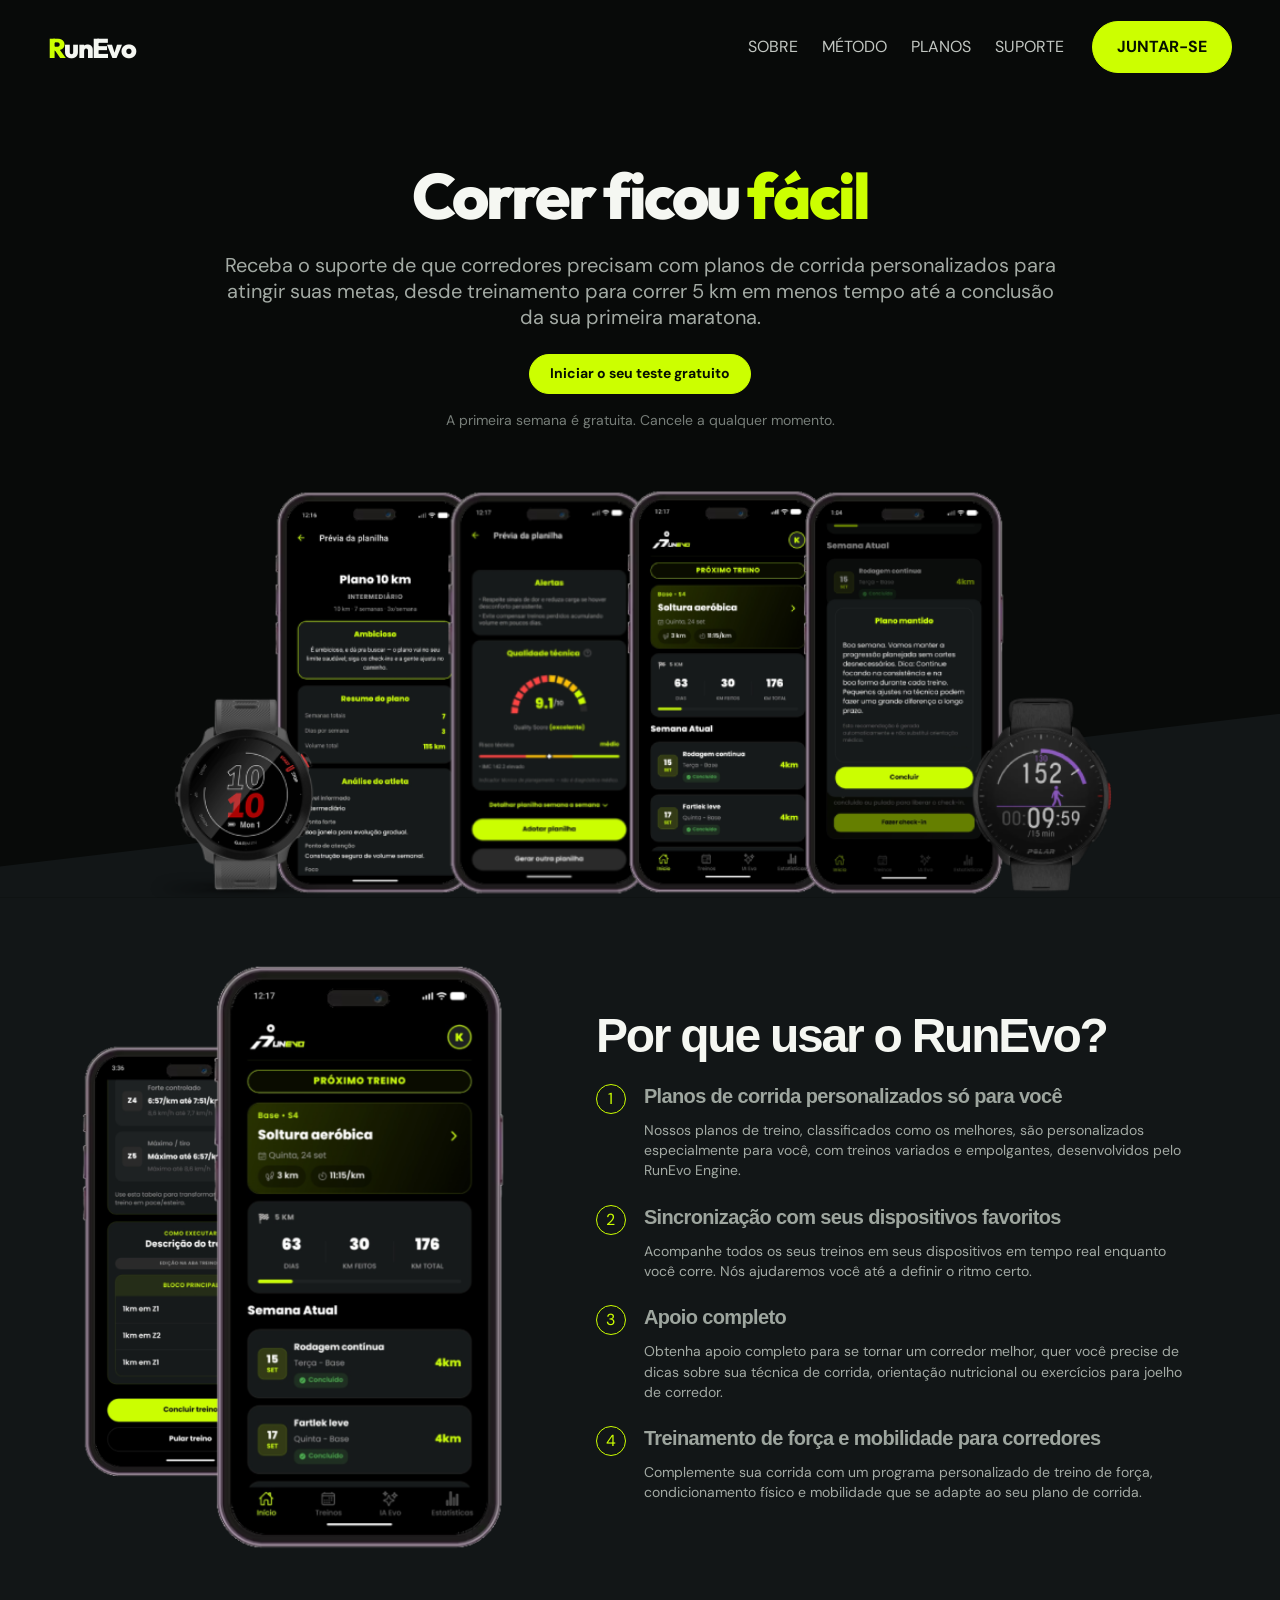
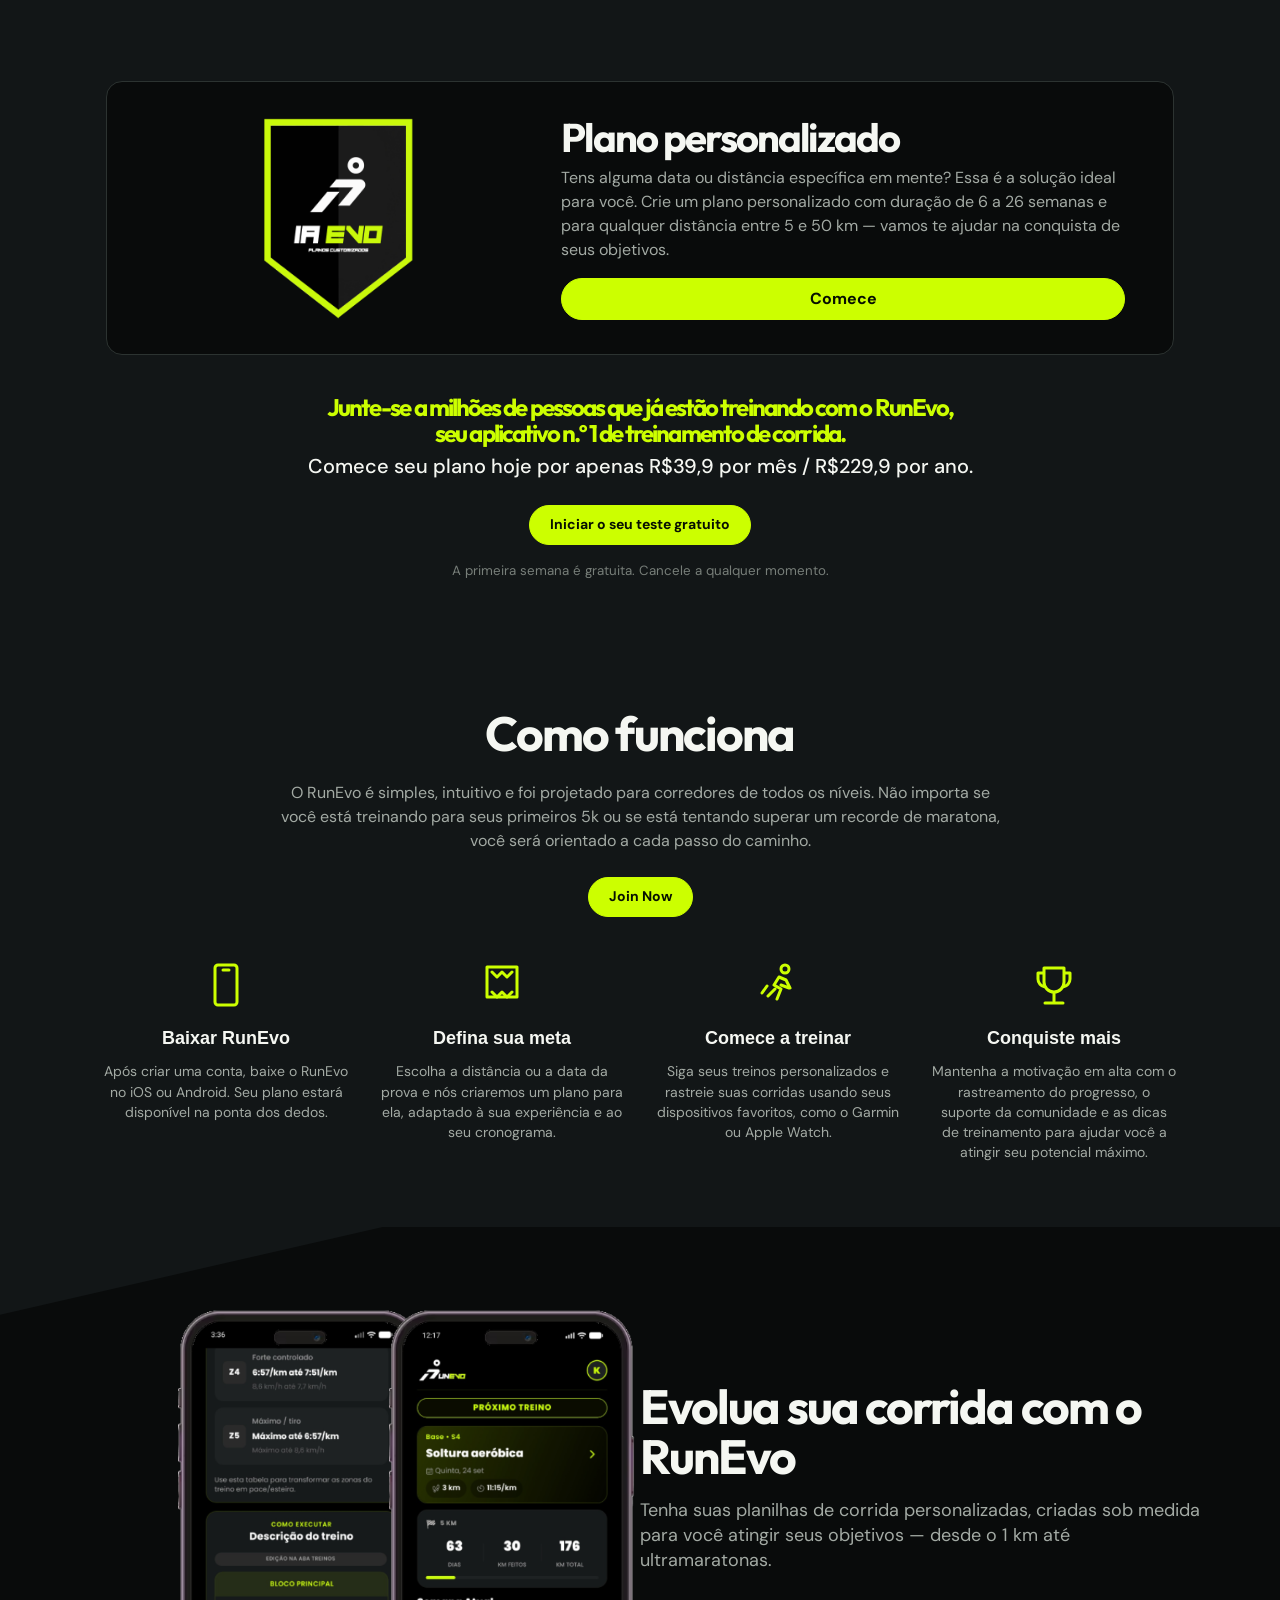
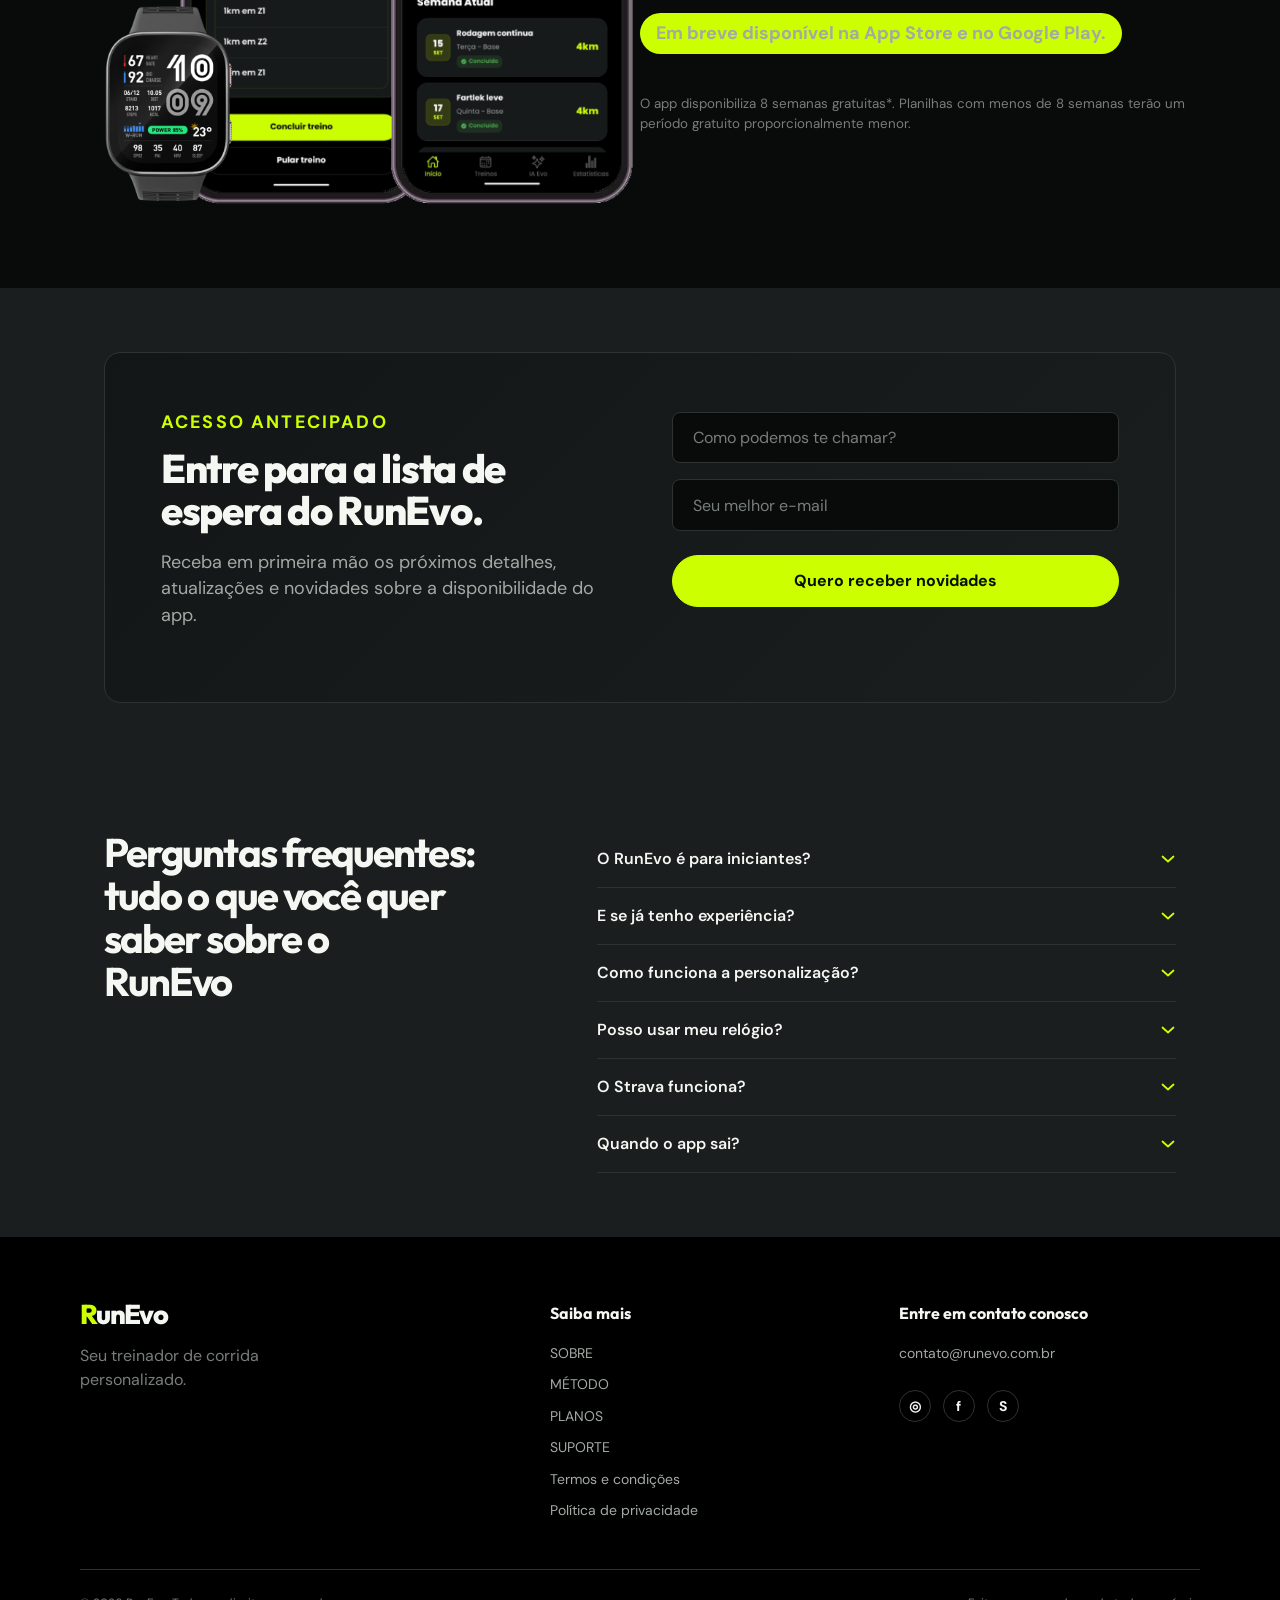
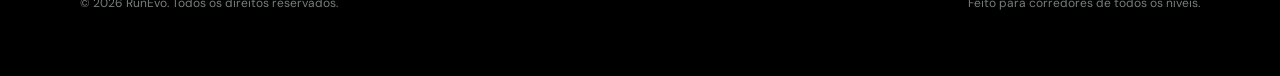
==== index.html @ 7b8f8470 "Versão inicial do site RunEvo" ====
<!doctype html>
<html lang="pt-BR">
  <head>
    <meta charset="UTF-8" />
    <meta name="viewport" content="width=device-width, initial-scale=1.0" />
    <meta name="theme-color" content="#080A09" />
    <title>RunEvo — Treinamento de corrida</title>
    <link rel="stylesheet" href="styles.css" />
    <script src="script.js" defer></script>
  </head>
  <body>
    <!-- Webflow-compatible page shell: Phase 1 implements only the header. -->
    <header class="nav_component" data-site-header>
      <div class="runna-nav">
        <div class="runna-nav-container">
          <div class="nav_logo-wrapper">
            <a class="runna-nav-logo" href="#inicio" aria-label="RunEvo, página inicial">
              <span class="brand-wordmark" aria-label="RunEvo">RunEvo</span>
            </a>
          </div>

          <nav id="primary-navigation" class="runna-nav-menu" aria-label="Navegação principal">
            <div class="runna-nav-mobile-header">
              <span class="brand-wordmark brand-wordmark--mobile" aria-label="RunEvo">RunEvo</span>
              <button class="runna-nav-mobile-close" type="button" aria-label="Fechar menu" data-menu-close>
                <img src="assets/mobile-menu-close.svg" width="32" height="32" alt="" />
              </button>
            </div>

              <div class="nav-links">
                <a class="nav_link" href="#inicio">SOBRE</a>
                <a class="nav_link" href="#recursos">MÉTODO</a>
                <a class="nav_link" href="#planos">PLANOS</a>
                <a class="nav_link" href="#suporte">SUPORTE</a>
              </div>

            <div class="nav_button-group nav_button-group--mobile">
              <a class="button is-salmon-button is-nav-button" href="#proximo-nivel">JUNTAR-SE</a>
            </div>
          </nav>

          <div class="nav_button-group nav_button-group--desktop">
            <a class="button is-salmon-button is-nav-button" href="#proximo-nivel">JUNTAR-SE</a>
          </div>

          <button
            class="runna-nav-burger"
            type="button"
            aria-label="Abrir menu"
            aria-expanded="false"
            aria-controls="primary-navigation"
            data-menu-toggle
          >
            <svg class="runna-nav-burger-icon" viewBox="0 0 24 24" fill="none" aria-hidden="true">
              <path d="M3 6h18M3 12h18M3 18h18" stroke="currentColor" stroke-width="2" stroke-linecap="round" />
            </svg>
          </button>
        </div>
      </div>
      <button class="menu-backdrop" type="button" tabindex="-1" aria-label="Fechar menu" data-menu-close></button>
    </header>

    <main id="inicio">
      <!-- Estrutura dos próximos componentes; conteúdo visual será implementado nas próximas fases. -->
      <section class="section_hero-header" aria-labelledby="hero-title">
        <div class="padding-global">
          <div class="container-medium hero-header_padding">
            <div class="hero-header_component">
              <h1 id="hero-title" class="heading-style-h1">Correr ficou <span>fácil</span></h1>
              <p class="text-size-large">Receba o suporte de que corredores precisam com planos de corrida personalizados para atingir suas metas, desde treinamento para correr 5 km em menos tempo até a conclusão da sua primeira maratona.</p>
              <a id="teste" class="button is-salmon-button" href="#planos">Iniciar o seu teste gratuito</a>
              <p class="app-store_disclaimer">A primeira semana é gratuita. Cancele a qualquer momento.</p>
              <div class="header-image-wrapper">
                <img
                  class="header_image"
                  src="assets/banner-1.webp"
                  width="910"
                  height="372"
                  fetchpriority="high"
                  alt="Dispositivos exibindo o aplicativo RunEvo."
                />
              </div>
            </div>
          </div>
        </div>
        <div class="hero-diagonal-divider" aria-hidden="true"></div>
      </section>
      <section id="recursos" class="section_why-runna" aria-labelledby="why-runna-title">
        <div class="padding-global padding-section">
          <div class="why-runna_component">
            <figure class="why-runna_media">
              <img src="assets/banner-2.webp" alt="Telas do aplicativo RunEvo em smartphones." />
            </figure>
            <div class="why-runna_content">
              <h2 id="why-runna-title">Por que usar o RunEvo?</h2>
              <ol class="why-runna_list">
                <li>
                  <span>1</span>
                  <div><h3>Planos de corrida personalizados só para você</h3><p>Nossos planos de treino, classificados como os melhores, são personalizados especialmente para você, com treinos variados e empolgantes, desenvolvidos pelo RunEvo Engine.</p></div>
                </li>
                <li>
                  <span>2</span>
                  <div><h3>Sincronização com seus dispositivos favoritos</h3><p>Acompanhe todos os seus treinos em seus dispositivos em tempo real enquanto você corre. Nós ajudaremos você até a definir o ritmo certo.</p></div>
                </li>
                <li>
                  <span>3</span>
                  <div><h3>Apoio completo</h3><p>Obtenha apoio completo para se tornar um corredor melhor, quer você precise de dicas sobre sua técnica de corrida, orientação nutricional ou exercícios para joelho de corredor.</p></div>
                </li>
                <li>
                  <span>4</span>
                  <div><h3>Treinamento de força e mobilidade para corredores</h3><p>Complemente sua corrida com um programa personalizado de treino de força, condicionamento físico e mobilidade que se adapte ao seu plano de corrida.</p></div>
                </li>
              </ol>
            </div>
          </div>
        </div>
      </section>
      <section id="planos" class="section_plans" aria-labelledby="plans-title">
        <div class="padding-global padding-section">
          <div class="custom-plan-card">
            <img class="custom-plan-image" src="assets/banner-3.webp" alt="Emblema RunEvo para planos personalizados." />
            <div class="custom-plan-copy">
              <h2 id="plans-title">Plano personalizado</h2>
              <p>Tens alguma data ou distância específica em mente? Essa é a solução ideal para você. Crie um plano personalizado com duração de 6 a 26 semanas e para qualquer distância entre 5 e 50 km — vamos te ajudar na conquista de seus objetivos.</p>
              <a class="button is-salmon-button" href="#teste">Comece</a>
            </div>
          </div>
          <div id="precos" class="plans-pricing">
            <h2>Junte-se a milhões de pessoas que já estão treinando com o RunEvo,<br />seu aplicativo n.º 1 de treinamento de corrida.</h2>
            <p>Comece seu plano hoje por apenas R$39,9 por mês / R$229,9 por ano.</p>
            <a class="button is-salmon-button" href="#teste">Iniciar o seu teste gratuito</a>
            <small>A primeira semana é gratuita. Cancele a qualquer momento.</small>
          </div>
        </div>
      </section>

      <section class="section_how-it-works" aria-labelledby="how-title">
        <div class="padding-global padding-section">
          <div class="how-header">
            <h2 id="how-title">Como funciona</h2>
            <p>O RunEvo é simples, intuitivo e foi projetado para corredores de todos os níveis. Não importa se você está treinando para seus primeiros 5k ou se está tentando superar um recorde de maratona, você será orientado a cada passo do caminho.</p>
            <a class="button is-salmon-button" href="#teste">Join Now</a>
          </div>
          <ol class="how-steps">
            <li>
              <svg viewBox="0 0 48 48" aria-hidden="true"><rect x="13" y="4" width="22" height="40" rx="3"/><path d="M21 9h6"/></svg>
              <h3>Baixar RunEvo</h3><p>Após criar uma conta, baixe o RunEvo no iOS ou Android. Seu plano estará disponível na ponta dos dedos.</p>
            </li>
            <li>
              <svg viewBox="0 0 48 48" aria-hidden="true"><path d="M9 6h30v30H9z"/><path d="m14 11 5 5 5-5 5 5 5-5M14 31l5 5 5-5 5 5 5-5"/></svg>
              <h3>Defina sua meta</h3><p>Escolha a distância ou a data da prova e nós criaremos um plano para ela, adaptado à sua experiência e ao seu cronograma.</p>
            </li>
            <li>
              <svg viewBox="0 0 48 48" aria-hidden="true"><circle cx="31" cy="8" r="4"/><path d="m25 16 7 3 4 8m-11-11-5 8 7 4-4 10m4-14 8 3m-14 1-7 7m-1-10-5 7"/></svg>
              <h3>Comece a treinar</h3><p>Siga seus treinos personalizados e rastreie suas corridas usando seus dispositivos favoritos, como o Garmin ou Apple Watch.</p>
            </li>
            <li>
              <svg viewBox="0 0 48 48" aria-hidden="true"><path d="M14 7h20v14a10 10 0 0 1-20 0zM14 12H8v6a8 8 0 0 0 7 8m19-14h6v6a8 8 0 0 1-7 8M24 31v9m-9 2h18"/></svg>
              <h3>Conquiste mais</h3><p>Mantenha a motivação em alta com o rastreamento do progresso, o suporte da comunidade e as dicas de treinamento para ajudar você a atingir seu potencial máximo.</p>
            </li>
          </ol>
        </div>
      </section>

      <section id="proximo-nivel" class="section_app-cta" aria-labelledby="app-cta-title">
        <div class="app-cta-diagonal" aria-hidden="true"></div>
        <div class="padding-global">
          <div class="app-cta_component">
            <img class="app-cta-image" src="assets/banner-4.webp" alt="Celulares e smartwatch exibindo o aplicativo RunEvo." />
            <div class="app-cta-content">
              <h2 id="app-cta-title">Evolua sua corrida com o RunEvo</h2>
              <p>Tenha suas planilhas de corrida personalizadas, criadas sob medida para você atingir seus objetivos — desde o 1 km até ultramaratonas.</p>
              <p class="app-coming-soon">Em breve disponível na App Store e no Google Play.</p>
              <small>O app disponibiliza 8 semanas gratuitas*. Planilhas com menos de 8 semanas terão um período gratuito proporcionalmente menor.</small>
            </div>
          </div>
        </div>
      </section>

      <section class="section_waitlist" aria-labelledby="waitlist-title">
        <div class="padding-global padding-section">
          <div class="waitlist-card">
            <div class="waitlist-copy">
              <p class="eyebrow">Acesso antecipado</p>
              <h2 id="waitlist-title">Entre para a lista de espera do RunEvo.</h2>
              <p>Receba em primeira mão os próximos detalhes, atualizações e novidades sobre a disponibilidade do app.</p>
            </div>
            <form class="waitlist-form" data-waitlist-form>
              <label for="waitlist-name">Como podemos te chamar?</label>
              <input id="waitlist-name" name="name" type="text" placeholder="Como podemos te chamar?" autocomplete="name" required />
              <label for="waitlist-email">Seu melhor e-mail</label>
              <input id="waitlist-email" name="email" type="email" placeholder="Seu melhor e-mail" autocomplete="email" required />
              <button class="button is-salmon-button" type="submit">Quero receber novidades</button>
              <p class="form-feedback" data-waitlist-feedback role="status"></p>
            </form>
          </div>
        </div>
      </section>

      <section id="suporte" class="section_faq" aria-labelledby="faq-title">
        <div class="padding-global padding-section">
          <div class="faq_component">
            <h2 id="faq-title">Perguntas frequentes:<br />tudo o que você quer<br />saber sobre o<br />RunEvo</h2>
            <div class="faq_list">
              <details><summary>O RunEvo é para iniciantes?</summary><p>Sim. Nossa IA se adapta ao seu nível e constrói progressões seguras para você começar a correr com confiança.</p></details>
              <details><summary>E se já tenho experiência?</summary><p>Quanto mais dados você tiver, melhor. O RunEvo usa seu histórico para criar planilhas cada vez mais precisas.</p></details>
              <details><summary>Como funciona a personalização?</summary><p>A IA Evo analisa seu nível, histórico, metas e disponibilidade para criar planilhas 100% sob medida para você.</p></details>
              <details><summary>Posso usar meu relógio?</summary><p>Sim. O RunEvo integra com Garmin, COROS, Polar e Amazfit para sync automático de treinos.</p></details>
              <details><summary>O Strava funciona?</summary><p>Sim. Suas atividades e recordes sincronizam diretamente com o RunEvo.</p></details>
              <details><summary>Quando o app sai?</summary><p>Estamos em fase final. Entre na lista de espera para ter acesso antecipado quando lançarmos.</p></details>
            </div>
          </div>
        </div>
      </section>


      <footer id="loja" class="site-footer">
        <div class="padding-global padding-section">
          <div class="footer-grid">
            <div class="footer-brand"><span class="brand-wordmark" aria-label="RunEvo">RunEvo</span><p>Seu treinador de corrida personalizado.</p></div>
            <div class="footer-column"><h2>Saiba mais</h2><a href="#inicio">SOBRE</a><a href="#recursos">MÉTODO</a><a href="#planos">PLANOS</a><a href="#suporte">SUPORTE</a><a href="#inicio">Termos e condições</a><a href="#inicio">Política de privacidade</a></div>
            <div class="footer-column"><h2>Entre em contato conosco</h2><a href="mailto:contato@runevo.com.br">contato@runevo.com.br</a><div class="social-links"><a href="#inicio" aria-label="Instagram">◎</a><a href="#inicio" aria-label="Facebook">f</a><a href="#inicio" aria-label="Strava">S</a></div></div>
          </div>
          <div class="footer-bottom"><span>© 2026 RunEvo. Todos os direitos reservados.</span><span>Feito para corredores de todos os níveis.</span></div>
        </div>
      </footer>
    </main>
  </body>
</html>
---- styles.css ----
@import url("https://fonts.googleapis.com/css2?family=DM+Sans:wght@400;500;600;700&family=Outfit:wght@700;800;900&display=swap");
@font-face{font-family:Inter;src:url("https://cdn.prod.website-files.com/6241c8c95eb4fa2f8a36e792/68a83adc1c93a7ac75add173_Inter_18pt-Regular-Optimized.woff2") format("woff2");font-weight:400;font-display:swap}
@font-face{font-family:Inter;src:url("https://cdn.prod.website-files.com/6241c8c95eb4fa2f8a36e792/68a83adc71bba1552c5a9451_Inter_18pt-Medium-Optimized.woff2") format("woff2");font-weight:500;font-display:swap}
@font-face{font-family:Manrope;src:url("https://cdn.prod.website-files.com/6241c8c95eb4fa2f8a36e792/68a83b0fce0681ea30627824_Manrope-Bold-Optimized.woff2") format("woff2");font-weight:700;font-display:swap}

:root {
  --black:#161616; --grey:#333; --cool-dark-grey:#4e565d; --cool-grey:#a9acaf;
  --salmon:#f07561; --white:#fff; --white-smoke:#f2f5f7; --gainsboro:#e1e6ea;
  --radius-small:.5rem; --radius-medium:.75rem; --radius-large:1.25rem;
  --shadow-3:0 10px 45px -10px rgba(17,24,39,.15);
  --container-large:80rem; --container-medium:63rem;
  --header-height:4.8125rem;
}

*{box-sizing:border-box}
html{scroll-behavior:smooth}
body{margin:0;padding-top:var(--header-height);background:var(--black);color:var(--grey);font-family:Inter,Arial,sans-serif;font-size:1rem;line-height:1.5}
button,a{font:inherit}button{border:0}a{color:inherit;text-decoration:none}

.nav_component{z-index:999;position:fixed;inset:0 0 auto;background:var(--black);color:var(--white)}
.runna-nav{padding:1.25rem 3rem;background:var(--black)}
.runna-nav-container{display:flex;align-items:center;justify-content:space-between;max-width:100%;min-height:2.3125rem;margin:0 auto}
.nav_logo-wrapper{display:flex;align-items:center;gap:1rem;margin-right:auto}
.runna-nav-logo{display:flex;align-items:center;margin-top:4px}
.nav-logo-image{display:block;width:7rem;height:auto}
.runna-nav-menu{display:flex;align-items:center}
.nav-links{display:flex;align-items:center}
.nav_link,.nav_dropdown-toggle-2{display:flex;align-items:center;gap:.5rem;padding:1rem .75rem;color:var(--cool-grey);font-size:1rem;line-height:1.3125;transition:color .3s}
.nav_link:hover,.nav_dropdown-toggle-2:hover{color:var(--salmon)}
.nav_dropdown{position:relative}.nav_dropdown-toggle-2{cursor:pointer;background:transparent}
.nav_dropdown-icon-2{width:.875rem;height:1rem;transition:transform .2s}
.nav_dropdown.is-open .nav_dropdown-icon-2{transform:rotate(180deg)}
.nav_dropdown-list-2{position:absolute;top:calc(100% + .25rem);left:0;min-width:12rem;padding:.5rem;background:var(--white-smoke);border-radius:var(--radius-small);box-shadow:var(--shadow-3)}
.nav_dropdown-list-2 a{display:block;padding:.75rem;color:var(--grey);line-height:1.3125}
.nav_dropdown-list-2 a:hover,.nav_dropdown-list-2 a:focus-visible{border-radius:.25rem;background:#e1e6ea;color:var(--black);outline:none}
.nav_button-group{display:flex;align-items:center}.button{display:flex;justify-content:center;align-items:center;gap:.5rem;min-height:3rem;padding:.75rem 1.5rem;border:2px solid var(--black);border-radius:var(--radius-small);background:var(--black);color:var(--white);font-weight:500;text-align:center;transition:background-color .3s,color .3s}
.button:hover{background:var(--cool-dark-grey)}.button.is-salmon-button{border-color:var(--salmon);background:var(--salmon);color:var(--black)}.button.is-salmon-button:hover{background:#ff8a77}.is-nav-button{margin-left:1rem}
.nav_button-group--mobile,.runna-nav-mobile-header,.runna-nav-burger,.menu-backdrop{display:none}

.section_hero-header{position:relative;isolation:isolate;overflow:hidden;min-height:39.5rem;background:var(--black);color:var(--white)}
.padding-global{padding-inline:2.5rem}.container-medium{width:100%;max-width:var(--container-medium);margin-inline:auto}
.hero-header_padding{position:relative;z-index:1;padding-block:5.5rem 0}.hero-header_component{text-align:center}.heading-style-h1{margin:0;color:var(--white);font-family:Manrope,Arial,sans-serif;font-size:clamp(3.75rem,5vw,5rem);font-weight:700;line-height:.98;letter-spacing:-.18rem}.heading-style-h1 span{color:var(--salmon)}
.text-size-large{max-width:52rem;margin:1.5rem auto;color:rgba(255,255,255,.6);font-size:1.25rem;line-height:1.3}.hero-header_component .button{width:max-content;min-height:2.5rem;margin:auto;padding:.5rem 1.25rem;font-size:.875rem}.app-store_disclaimer{margin:1rem 0 0;color:rgba(255,255,255,.4);font-size:.875rem}.header-image-wrapper{position:relative;width:100%;max-width:72.1875rem;aspect-ratio:1155/400;margin:3.5rem auto -1px}.header_image{display:block;width:100%;height:100%;object-fit:contain}.hero-diagonal-divider{z-index:0;position:absolute;right:0;bottom:0;left:0;height:11.5rem;background:#fff;clip-path:polygon(0 83%,100% 0,100% 100%,0 100%)}.structure-anchor{height:0;scroll-margin-top:var(--header-height)}
.padding-section{padding-block:4rem}.section_why-runna{background:#fff;color:var(--grey)}.why-runna_component{display:grid;grid-template-columns:minmax(20rem,.85fr) minmax(30rem,1.2fr);gap:5.5rem;align-items:center;max-width:70rem;margin-inline:auto}.why-runna_media{margin:0}.why-runna_media img{display:block;width:100%;height:auto}.why-runna_content h2{margin:0 0 1.5rem;color:#1d1d1d;font-family:Manrope,Arial,sans-serif;font-size:3rem;line-height:1;letter-spacing:-.14rem}.why-runna_list{display:grid;gap:1.5rem;margin:0;padding:0;list-style:none}.why-runna_list li{display:grid;grid-template-columns:2rem 1fr;gap:1rem;align-items:start}.why-runna_list li>span{display:grid;width:1.875rem;height:1.875rem;place-items:center;border:1.5px solid #1d1d1d;border-radius:50%;font-size:1rem;line-height:1}.why-runna_list h3{margin:0 0 .75rem;color:#73787c;font-family:Inter,Arial,sans-serif;font-size:1.25rem;line-height:1.2;font-weight:600;letter-spacing:-.04rem}.why-runna_list p{margin:0;color:#858a8e;font-size:.875rem;line-height:1.45}
.section_plans,.section_how-it-works{background:#fff;color:var(--grey)}.custom-plan-card{display:grid;grid-template-columns:.65fr 1fr;gap:2.5rem;align-items:center;max-width:66.75rem;margin-inline:auto;padding:1.75rem 3rem;border-radius:1rem;background:var(--black);color:#fff;overflow:hidden}.custom-plan-image{width:100%;height:13.5rem;object-fit:contain}.custom-plan-copy h2,.plans-pricing h2,.how-header h2,.app-cta-content h2,.section_faq h2{margin:0;font-family:Manrope,Arial,sans-serif;font-weight:700;letter-spacing:-.12rem}.custom-plan-copy h2{font-size:2.5rem;line-height:1.05}.custom-plan-copy p{margin: .5rem 0 1rem;color:rgba(255,255,255,.6);line-height:1.5}.custom-plan-copy .button{width:100%;min-height:2.5rem;padding:.5rem}.plans-pricing{padding:2.5rem 1rem 0;text-align:center}.plans-pricing h2{color:var(--salmon);font-size:1.5rem;line-height:1.08}.plans-pricing p{margin:.25rem 0 1.5rem;color:#303030;font-size:1.25rem;font-weight:500}.plans-pricing .button{width:max-content;margin:auto;min-height:2.5rem;padding:.5rem 1.25rem;font-size:.875rem}.plans-pricing small{display:block;margin-top:1rem;color:#92969a}.how-header{max-width:46rem;margin:0 auto 2.75rem;text-align:center}.how-header h2{font-size:3rem;line-height:1}.how-header p{margin:1.5rem auto;line-height:1.5}.how-header .button{width:max-content;min-height:2.5rem;margin:auto;padding:.5rem 1.25rem;font-size:.875rem}.how-steps{display:grid;grid-template-columns:repeat(4,1fr);gap:2rem;max-width:67rem;margin:0 auto;padding:0;list-style:none;text-align:center}.how-steps svg{width:3rem;height:3rem;fill:none;stroke:var(--salmon);stroke-width:3;stroke-linecap:round;stroke-linejoin:round}.how-steps h3{margin:.75rem 0;color:#333;font-family:Inter,Arial,sans-serif;font-size:1.125rem;line-height:1.2}.how-steps p{margin:0;color:#555;font-size:.875rem;line-height:1.45}.section_app-cta{position:relative;isolation:isolate;overflow:hidden;padding-block:5rem;background:var(--black);color:#fff}.app-cta-diagonal{position:absolute;z-index:-1;top:0;left:0;width:30%;height:5.5rem;background:#fff;clip-path:polygon(0 0,100% 0,0 100%)}.app-cta_component{display:grid;grid-template-columns:1fr 1fr;align-items:center;max-width:70rem;margin:auto}.app-cta-image{width:100%;max-height:35rem;object-fit:contain}.app-cta-content{max-width:35rem}.app-cta-content h2{font-size:3rem;line-height:1.05}.app-cta-content p{margin:1rem 0 1.5rem;font-size:1.125rem;line-height:1.4}.store-badges{display:flex;gap:.75rem}.store-badges img{display:block;height:2.5rem;width:auto}.app-cta-content small{display:block;margin-top:1rem;color:rgba(255,255,255,.4)}.section_faq{background:var(--white-smoke);color:#292929}.faq_component{display:grid;grid-template-columns:1fr 1.4fr;gap:5rem;max-width:67rem;margin:auto}.section_faq h2{font-size:2.5rem;line-height:1.08}.faq_list details{border-bottom:1px solid #b7bdc0}.faq_list summary{display:flex;align-items:center;justify-content:space-between;gap:1rem;padding:1rem 0;cursor:pointer;font-size:1rem;font-weight:600;list-style:none}.faq_list summary::-webkit-details-marker{display:none}.faq_list summary::after{content:"⌄";color:var(--salmon);font-size:1.5rem;font-weight:400}.faq_list details[open] summary::after{transform:rotate(180deg)}.faq_list details p{margin:0 0 1rem;color:#62676b;font-size:.875rem}

@media (max-width:991px){
  .runna-nav{padding-inline:1.5rem}.runna-nav-burger{z-index:3;display:flex;align-items:center;justify-content:center;padding:.75rem;background:transparent;color:var(--white);cursor:pointer}.runna-nav-burger-icon{width:1.5rem;height:1.5rem}
  .nav_button-group--desktop{display:none}.runna-nav-menu{z-index:4;position:fixed;inset:0 0 0 3rem;display:none;flex-direction:column;align-items:stretch;overflow:auto;height:100dvh;padding:3rem 2rem 2rem;background:var(--cool-dark-grey)}
  .nav_component.menu-is-open .runna-nav-menu{display:flex}.nav_component.menu-is-open .menu-backdrop{z-index:3;position:fixed;inset:0;display:block;background:rgba(0,0,0,.45);cursor:pointer}
  .runna-nav-mobile-header{display:flex;align-items:center;justify-content:space-between;margin-bottom:2rem}.runna-nav-mobile-logo{width:10rem;height:auto}.runna-nav-mobile-close{display:flex;align-items:center;justify-content:center;padding:.5rem 0 .5rem .5rem;background:transparent;cursor:pointer}
  .nav-links{display:block}.nav_link,.nav_dropdown-toggle-2{padding-left:0;color:var(--white);font-size:1.5rem}.nav_dropdown-toggle-2{width:100%;justify-content:space-between}.nav_dropdown-list-2{position:static;min-width:0;padding:0 0 0 1.5rem;background:transparent;box-shadow:none}.nav_dropdown-list-2 a{padding:.75rem 0;color:var(--white);font-size:1.125rem}.nav_dropdown-list-2 a:hover{background:transparent;color:var(--salmon)}
  .nav_button-group--mobile{display:flex;margin-top:1.5rem}.nav_button-group--mobile .button{width:100%;margin-left:0}.heading-style-h1{font-size:4.5rem;line-height:1}.hero-header_padding{padding-top:8rem}.header-image-wrapper{margin-top:3rem}.hero-diagonal-divider{height:7rem}.why-runna_component{gap:3rem;grid-template-columns:minmax(16rem,.8fr) 1.2fr}.why-runna_content h2{font-size:2.5rem}.custom-plan-card{padding:2rem}.faq_component{gap:3rem}
}
@media (max-width:767px){.padding-global{padding-inline:1.25rem}.runna-nav-menu{width:90%;padding-bottom:5rem}.runna-nav-mobile-header{margin-bottom:1.5rem}.heading-style-h1{font-size:4rem}.text-size-large{font-size:1.125rem}.hero-header_padding{padding-top:6rem}.header-image-wrapper{width:135%;max-width:none;margin-top:2.5rem;margin-left:-17.5%}.hero-diagonal-divider{height:5rem}.padding-section{padding-block:3rem}.why-runna_component,.custom-plan-card,.app-cta_component,.faq_component{grid-template-columns:1fr;gap:2rem}.why-runna_media{max-width:26rem;margin-inline:auto}.why-runna_content h2,.how-header h2,.app-cta-content h2,.section_faq h2{font-size:2.25rem}.why-runna_list{gap:1.25rem}.custom-plan-card{padding:1.5rem}.custom-plan-image{max-width:20rem;height:auto;margin:auto}.plans-pricing h2{font-size:1.25rem}.plans-pricing p{font-size:1rem}.how-steps{grid-template-columns:1fr 1fr;gap:2.5rem 1.5rem}.app-cta_component{text-align:center}.app-cta-image{order:2;max-width:28rem;margin:auto}.app-cta-content{margin:auto}.store-badges{justify-content:center}.faq_component{gap:2rem}.section_faq h2 br{display:none}}
@media (max-width:479px){.runna-nav{padding:.75rem}.nav-logo-image{width:4.5rem}.runna-nav-menu{width:95%;padding-top:3rem}.runna-nav-mobile-header{margin-bottom:1rem}.runna-nav-mobile-logo{width:9rem}.nav_link,.nav_dropdown-toggle-2{font-size:1.25rem}.heading-style-h1{font-size:2.625rem;letter-spacing:-.1rem}.hero-header_padding{padding-top:4.25rem}.text-size-large{font-size:1rem}.app-store_disclaimer{font-size:.75rem}.header-image-wrapper{margin-top:2rem}.hero-diagonal-divider{height:3rem}}

/* Vetor de seta equivalente ao ícone usado nos acordeões Webflow. */
.faq_list summary::after{
  width:1rem;
  height:1rem;
  flex:0 0 1rem;
  content:"";
  background:center / contain no-repeat url("data:image/svg+xml,%3Csvg xmlns='http://www.w3.org/2000/svg' viewBox='0 0 16 16' fill='none'%3E%3Cpath d='m2.5 5.5 5.5 5 5.5-5' stroke='%23f07561' stroke-width='1.75' stroke-linecap='round' stroke-linejoin='round'/%3E%3C/svg%3E");
  transition:transform .2s;
}

.padding-section-small{padding-block:2.5rem}
.eyebrow{margin:0 0 .75rem;color:var(--salmon);font-size:.75rem;font-weight:700;letter-spacing:.12em;text-transform:uppercase}
.section_coaches{background:var(--white-smoke);color:var(--grey)}
.coaches_header{max-width:44rem;margin:0 auto 2.5rem;text-align:center}
.coaches_header h2,.partners_header h2,.blog-heading h2,.newsletter-card h2{margin:0;color:#252525;font-family:Manrope,Arial,sans-serif;font-size:clamp(2.25rem,4vw,3.5rem);line-height:1.02;letter-spacing:-.12rem}
.coach-carousel{position:relative;max-width:72rem;margin:auto;padding-inline:3.25rem}
.coach-track{display:grid;grid-auto-flow:column;grid-auto-columns:calc((100% - 4.5rem)/4);gap:1.5rem;overflow:hidden;scroll-behavior:smooth}
.coach-card{min-width:0;padding:0 0 1.25rem;border-radius:1rem;background:#fff;overflow:hidden;box-shadow:0 8px 30px rgba(22,22,22,.08)}
.coach-card img{display:block;width:100%;aspect-ratio:1;object-fit:cover}
.coach-card h3{margin:.25rem 1.25rem .5rem;color:#252525;font-family:Manrope,Arial,sans-serif;font-size:1.35rem;letter-spacing:-.04rem}
.coach-card p:not(.coach-role){margin:0 1.25rem;color:#6e7478;font-size:.875rem;line-height:1.45}
.coach-role{margin:1rem 1.25rem 0;color:var(--salmon);font-size:.6875rem;font-weight:700;letter-spacing:.12em}
.carousel-arrow{position:absolute;top:42%;z-index:1;display:grid;width:2.75rem;height:2.75rem;place-items:center;border-radius:50%;background:var(--black);color:#fff;font-size:2rem;line-height:1;cursor:pointer;transition:background .2s,transform .2s}.carousel-arrow:hover{background:var(--salmon);color:var(--black);transform:scale(1.05)}.carousel-arrow--prev{left:0}.carousel-arrow--next{right:0}
.section_partners{background:#fff;color:var(--grey);border-bottom:1px solid #e5e8ea}.partners_header{text-align:center}.partners_header h2{font-size:2rem}.partner-marquee{display:flex;flex-wrap:wrap;justify-content:center;gap:.75rem 1rem;max-width:68rem;margin:2rem auto 0}.partner-marquee span{display:inline-flex;min-height:3.25rem;align-items:center;padding:.75rem 1.2rem;border:1px solid #d8dde0;border-radius:.5rem;color:#657078;font-family:Manrope,Arial,sans-serif;font-size:.95rem;white-space:nowrap}
.section_blog{background:#fff;color:var(--grey)}.blog-heading{display:flex;align-items:end;justify-content:space-between;gap:2rem;max-width:67rem;margin:auto}.blog-heading h2{font-size:clamp(2.25rem,4vw,3rem)}.is-dark-button{background:var(--black);border-color:var(--black);color:#fff}.is-dark-button:hover{background:var(--cool-dark-grey)}.blog-grid{display:grid;grid-template-columns:repeat(3,1fr);gap:1.5rem;max-width:67rem;margin:2.5rem auto 0}.blog-card{display:block;color:#292929}.blog-card img{display:block;width:100%;aspect-ratio:1.45;object-fit:cover;border-radius:.75rem;margin-bottom:1rem}.blog-card span{color:var(--salmon);font-size:.75rem;font-weight:700;letter-spacing:.1em;text-transform:uppercase}.blog-card h3{margin:.5rem 0 0;font-family:Manrope,Arial,sans-serif;font-size:1.35rem;line-height:1.15;letter-spacing:-.04rem;transition:color .2s}.blog-card:hover h3{color:var(--salmon)}
.section_newsletter{background:var(--white-smoke);color:var(--grey)}.newsletter-card{display:grid;grid-template-columns:1fr minmax(20rem,28rem);gap:4rem;align-items:center;max-width:67rem;margin:auto;padding:3rem;border-radius:1rem;background:#fff}.newsletter-card h2{font-size:2.4rem}.newsletter-card>div>p:last-child{max-width:32rem;margin:1rem 0 0;color:#747b80}.newsletter-form{display:grid;grid-template-columns:1fr auto;gap:.75rem}.newsletter-form input{min-width:0;border:1px solid #bdc5c9;border-radius:.5rem;padding:.8rem 1rem;color:#292929;background:#fff;font:inherit}.newsletter-form input:focus{outline:2px solid var(--salmon);outline-offset:2px}.newsletter-form .button{border-width:1px;cursor:pointer}.form-feedback{grid-column:1/-1;min-height:1.25rem;margin:0;color:#3d8172;font-size:.8rem}
.site-footer{background:var(--black);color:rgba(255,255,255,.65)}.footer-grid{display:grid;grid-template-columns:1.4fr repeat(3,1fr);gap:3rem;max-width:70rem;margin:auto}.footer-brand img{display:block;width:7rem;margin-bottom:1rem}.footer-brand>p{max-width:13rem;margin:0;color:rgba(255,255,255,.45)}.footer-rating{display:grid;grid-template-columns:auto auto;gap:.1rem .6rem;align-items:center;margin-top:2rem}.footer-rating strong{color:#fff;font-family:Manrope,Arial,sans-serif;font-size:1.5rem}.footer-rating span{color:var(--salmon);letter-spacing:.1em}.footer-rating small{grid-column:1/-1;color:rgba(255,255,255,.4)}.footer-column{display:flex;flex-direction:column;align-items:flex-start;gap:.65rem}.footer-column h2{margin:0 0 .5rem;color:#fff;font-size:1rem}.footer-column a{font-size:.875rem;transition:color .2s}.footer-column a:hover{color:var(--salmon)}.social-links{display:flex;gap:.75rem;margin-top:1rem}.social-links a{display:grid;width:2rem;height:2rem;place-items:center;border:1px solid rgba(255,255,255,.35);border-radius:50%;color:#fff;font-weight:700}.footer-bottom{display:flex;justify-content:space-between;gap:2rem;max-width:70rem;margin:3rem auto 0;padding-top:1.5rem;border-top:1px solid rgba(255,255,255,.15);color:rgba(255,255,255,.35);font-size:.75rem}
.sr-only{position:absolute;width:1px;height:1px;padding:0;margin:-1px;overflow:hidden;clip:rect(0,0,0,0);white-space:nowrap;border:0}

@media (max-width:991px){.coach-track{grid-auto-columns:calc((100% - 1.5rem)/2)}.newsletter-card{gap:2rem}.footer-grid{grid-template-columns:repeat(2,1fr)}}
@media (max-width:767px){.padding-section-small{padding-block:2rem}.coach-carousel{padding-inline:2.25rem}.coach-track{grid-auto-columns:100%;gap:1rem}.carousel-arrow{width:2.25rem;height:2.25rem;font-size:1.6rem}.blog-heading{display:block}.blog-heading .button{margin-top:1.25rem}.blog-grid{grid-template-columns:1fr;gap:2rem}.newsletter-card{grid-template-columns:1fr;padding:1.5rem}.newsletter-card h2{font-size:2rem}.newsletter-form{grid-template-columns:1fr}.newsletter-form .button{width:100%}.footer-grid{gap:2rem}.footer-bottom{display:block}.footer-bottom span{display:block}.footer-bottom span+span{margin-top:.5rem}}

/* RunEvo theme: tokens and component overrides for the new visual identity. */
:root{
  --black:#080A09;
  --grey:#A3AAA4;
  --cool-dark-grey:#1A1E1F;
  --cool-grey:#C2C7C2;
  --salmon:#CCFF00;
  --white:#F5F7F2;
  --white-smoke:#121617;
  --gainsboro:#2C3331;
  --run-evo-neon:#CCFF00;
  --run-evo-neon-light:#DFFF4D;
  --run-evo-surface:#121617;
  --run-evo-surface-secondary:#1A1E1F;
  --run-evo-block:#090B0B;
  --run-evo-border:#2C3331;
  --run-evo-muted:#777E79;
  --run-evo-card-text:#9DA59E;
  --radius-small:.5rem;
  --radius-medium:.75rem;
  --radius-large:1.25rem;
}

body{
  background:var(--black);
  color:var(--grey);
  font-family:"DM Sans",Arial,sans-serif;
}

h1,h2,h3,h4,h5,h6,
.heading-style-h1,
.custom-plan-copy h2,.plans-pricing h2,.how-header h2,
.app-cta-content h2,.section_faq h2,
.coaches_header h2,.partners_header h2,.blog-heading h2,
.newsletter-card h2,.coach-card h3,.blog-card h3,
.footer-rating strong{
  font-family:"Outfit",Arial,sans-serif;
}

.nav_component,.runna-nav{background:var(--black);color:var(--white)}
.nav_link,.nav_dropdown-toggle-2{color:var(--cool-grey);font-family:"DM Sans",Arial,sans-serif}
.nav_link:hover,.nav_dropdown-toggle-2:hover{color:var(--run-evo-neon)}
.nav_dropdown-list-2{background:var(--run-evo-surface);border:1px solid var(--run-evo-border)}
.nav_dropdown-list-2 a{color:var(--white)}
.nav_dropdown-list-2 a:hover,.nav_dropdown-list-2 a:focus-visible{background:var(--run-evo-surface-secondary);color:var(--run-evo-neon)}

.button{
  min-height:52px;
  padding:.75rem 1.5rem;
  border:1px solid var(--run-evo-border);
  border-radius:999px;
  background:transparent;
  color:var(--white);
  font-family:"DM Sans",Arial,sans-serif;
  font-weight:700;
  transition:transform .2s ease,box-shadow .2s ease,background-color .2s ease,color .2s ease,border-color .2s ease;
}
.button:hover{background:var(--run-evo-surface-secondary);border-color:#3B423D;color:var(--white);transform:translateY(-2px)}
.button.is-salmon-button{
  border-color:var(--run-evo-neon);
  background:var(--run-evo-neon);
  color:#071000;
  box-shadow:0 0 0 rgba(204,255,0,0);
}
.button.is-salmon-button:hover{
  background:var(--run-evo-neon-light);
  border-color:var(--run-evo-neon-light);
  color:#071000;
  box-shadow:0 8px 28px rgba(204,255,0,.22);
}
.is-dark-button{background:transparent;border-color:#3B423D;color:var(--white)}
.is-dark-button:hover{background:var(--run-evo-surface-secondary);border-color:var(--run-evo-neon);color:var(--white)}

.section_hero-header{background:var(--black);color:var(--white)}
.heading-style-h1{color:var(--white);font-weight:800}
.heading-style-h1 span{color:var(--run-evo-neon)}
.text-size-large{color:var(--grey)}
.app-store_disclaimer{color:var(--run-evo-muted)}
.header-image-wrapper{
  max-width:72.1875rem;
  aspect-ratio:910/372;
  margin-top:3.5rem;
}
.header_image{object-fit:contain;border-radius:1rem}
.hero-diagonal-divider{background:var(--run-evo-surface)}

.section_why-runna,.section_plans,.section_how-it-works,
.section_partners,.section_blog{background:var(--run-evo-surface);color:var(--grey)}
.why-runna_content h2,.how-header h2,.partners_header h2,
.blog-heading h2{color:var(--white)}
.why-runna_list li>span{border-color:var(--run-evo-neon);color:var(--run-evo-neon)}
.why-runna_list h3{color:var(--run-evo-card-text)}
.why-runna_list p,.how-steps p{color:var(--grey)}
.custom-plan-card{background:var(--run-evo-block);border:1px solid var(--run-evo-border);color:var(--white)}
.custom-plan-copy p{color:var(--grey)}
.plans-pricing h2,.eyebrow,.blog-card span,.coach-role{color:var(--run-evo-neon)}
.plans-pricing p{color:var(--white)}
.plans-pricing small{color:var(--run-evo-muted)}
.how-steps h3{color:var(--white)}
.how-steps svg{stroke:var(--run-evo-neon)}

.section_app-cta{background:var(--run-evo-block);color:var(--white)}
.app-cta-diagonal{background:var(--run-evo-surface)}
.app-cta-content p{color:var(--grey)}
.app-cta-content small{color:var(--run-evo-muted)}

.section_faq,.section_coaches,.section_newsletter{background:var(--run-evo-surface-secondary);color:var(--grey)}
.section_faq h2,.coaches_header h2,.newsletter-card h2{color:var(--white)}
.faq_list details{border-color:var(--run-evo-border)}
.faq_list summary{color:var(--white)}
.faq_list summary::after{background-image:url("data:image/svg+xml,%3Csvg xmlns='http://www.w3.org/2000/svg' viewBox='0 0 16 16' fill='none'%3E%3Cpath d='m2.5 5.5 5.5 5 5.5-5' stroke='%23CCFF00' stroke-width='1.75' stroke-linecap='round' stroke-linejoin='round'/%3E%3C/svg%3E")}
.faq_list details p{color:var(--grey)}
.coach-card,.newsletter-card{background:var(--run-evo-surface);border:1px solid var(--run-evo-border);box-shadow:none}
.coach-card h3{color:var(--white)}
.coach-card p:not(.coach-role),.newsletter-card>div>p:last-child{color:var(--grey)}
.carousel-arrow{background:var(--run-evo-neon);color:#071000}
.carousel-arrow:hover{background:var(--run-evo-neon-light);color:#071000}
.partner-marquee span{border-color:var(--run-evo-border);color:var(--run-evo-card-text);font-family:"DM Sans",Arial,sans-serif}
.blog-card{color:var(--white)}
.blog-card h3{color:var(--white)}
.blog-card:hover h3{color:var(--run-evo-neon)}
.newsletter-card input{border-color:var(--run-evo-border);background:var(--run-evo-surface-secondary);color:var(--white)}
.newsletter-card input::placeholder{color:var(--run-evo-muted)}
.newsletter-form input:focus{outline-color:var(--run-evo-neon)}
.form-feedback{color:var(--run-evo-neon)}

.site-footer{background:#000;color:var(--grey)}
.brand-wordmark{
  display:inline-block;
  color:var(--white);
  font-family:"Outfit",Arial,sans-serif;
  font-size:1.7rem;
  font-weight:800;
  letter-spacing:-.06em;
  line-height:1;
}
.brand-wordmark::first-letter{color:var(--run-evo-neon)}
.brand-wordmark--mobile{font-size:2.2rem}
.footer-brand .brand-wordmark{margin-bottom:1rem}
.footer-grid{grid-template-columns:1.4fr repeat(2,1fr)}
.footer-brand>p,.footer-rating small,.footer-bottom{color:var(--run-evo-muted)}
.footer-rating strong,.footer-column h2{color:var(--white)}
.footer-rating span{color:var(--run-evo-neon)}
.footer-column a{color:var(--grey)}
.footer-column a:hover{color:var(--run-evo-neon)}
.social-links a{border-color:var(--run-evo-border);color:var(--white)}
.footer-bottom{border-color:var(--run-evo-border)}

@media (max-width:991px){
  .runna-nav-menu{background:var(--run-evo-surface-secondary)}
  .nav_link,.nav_dropdown-toggle-2,.nav_dropdown-list-2 a{color:var(--white)}
  .nav_dropdown-list-2 a:hover{color:var(--run-evo-neon)}
  .waitlist-card{gap:2rem;padding:2.5rem}
}
@media (max-width:767px){
  .waitlist-card{grid-template-columns:1fr;gap:1.5rem;padding:1.5rem}
  .waitlist-copy h2{font-size:2.25rem}
  .waitlist-copy p{font-size:1rem}
}
.app-coming-soon{
  display:inline-block;
  margin:.25rem 0 .5rem;
  padding:.5rem 1rem;
  border-radius:999px;
  background:var(--run-evo-neon);
  color:#071000;
  font-family:"DM Sans",Arial,sans-serif;
  font-size:.875rem;
  font-weight:700;
}
.section_waitlist{background:var(--run-evo-surface-secondary)}
.waitlist-card{
  display:grid;
  grid-template-columns:1fr 1fr;
  gap:4rem;
  align-items:center;
  max-width:67rem;
  margin:auto;
  padding:3.5rem;
  border-radius:1rem;
  background:linear-gradient(135deg,var(--run-evo-surface) 0%,var(--run-evo-surface-secondary) 100%);
  border:1px solid var(--run-evo-border);
}
.waitlist-copy{max-width:32rem}
.waitlist-copy .eyebrow{color:var(--run-evo-neon)}
.waitlist-copy h2{
  margin:.75rem 0 1rem;
  color:var(--white);
  font-family:"Outfit",Arial,sans-serif;
  font-size:2.5rem;
  font-weight:800;
  line-height:1.05;
  letter-spacing:-.08rem;
}
.waitlist-copy p{color:var(--grey);font-size:1.125rem;line-height:1.45}
.waitlist-form{display:flex;flex-direction:column;gap:1rem}
.waitlist-form label{
  display:none;
}
.waitlist-form input{
  width:100%;
  padding:.9rem 1.25rem;
  border:1px solid var(--run-evo-border);
  border-radius:.5rem;
  background:var(--run-evo-block);
  color:var(--white);
  font-family:"DM Sans",Arial,sans-serif;
  font-size:1rem;
}
.waitlist-form input::placeholder{color:var(--run-evo-muted)}
.waitlist-form input:focus{
  outline:2px solid var(--run-evo-neon);
  outline-offset:2px;
}
.waitlist-form .button{width:100%;margin-top:.5rem;min-height:52px}
.waitlist-feedback{color:var(--run-evo-neon);font-size:.875rem;margin:0}
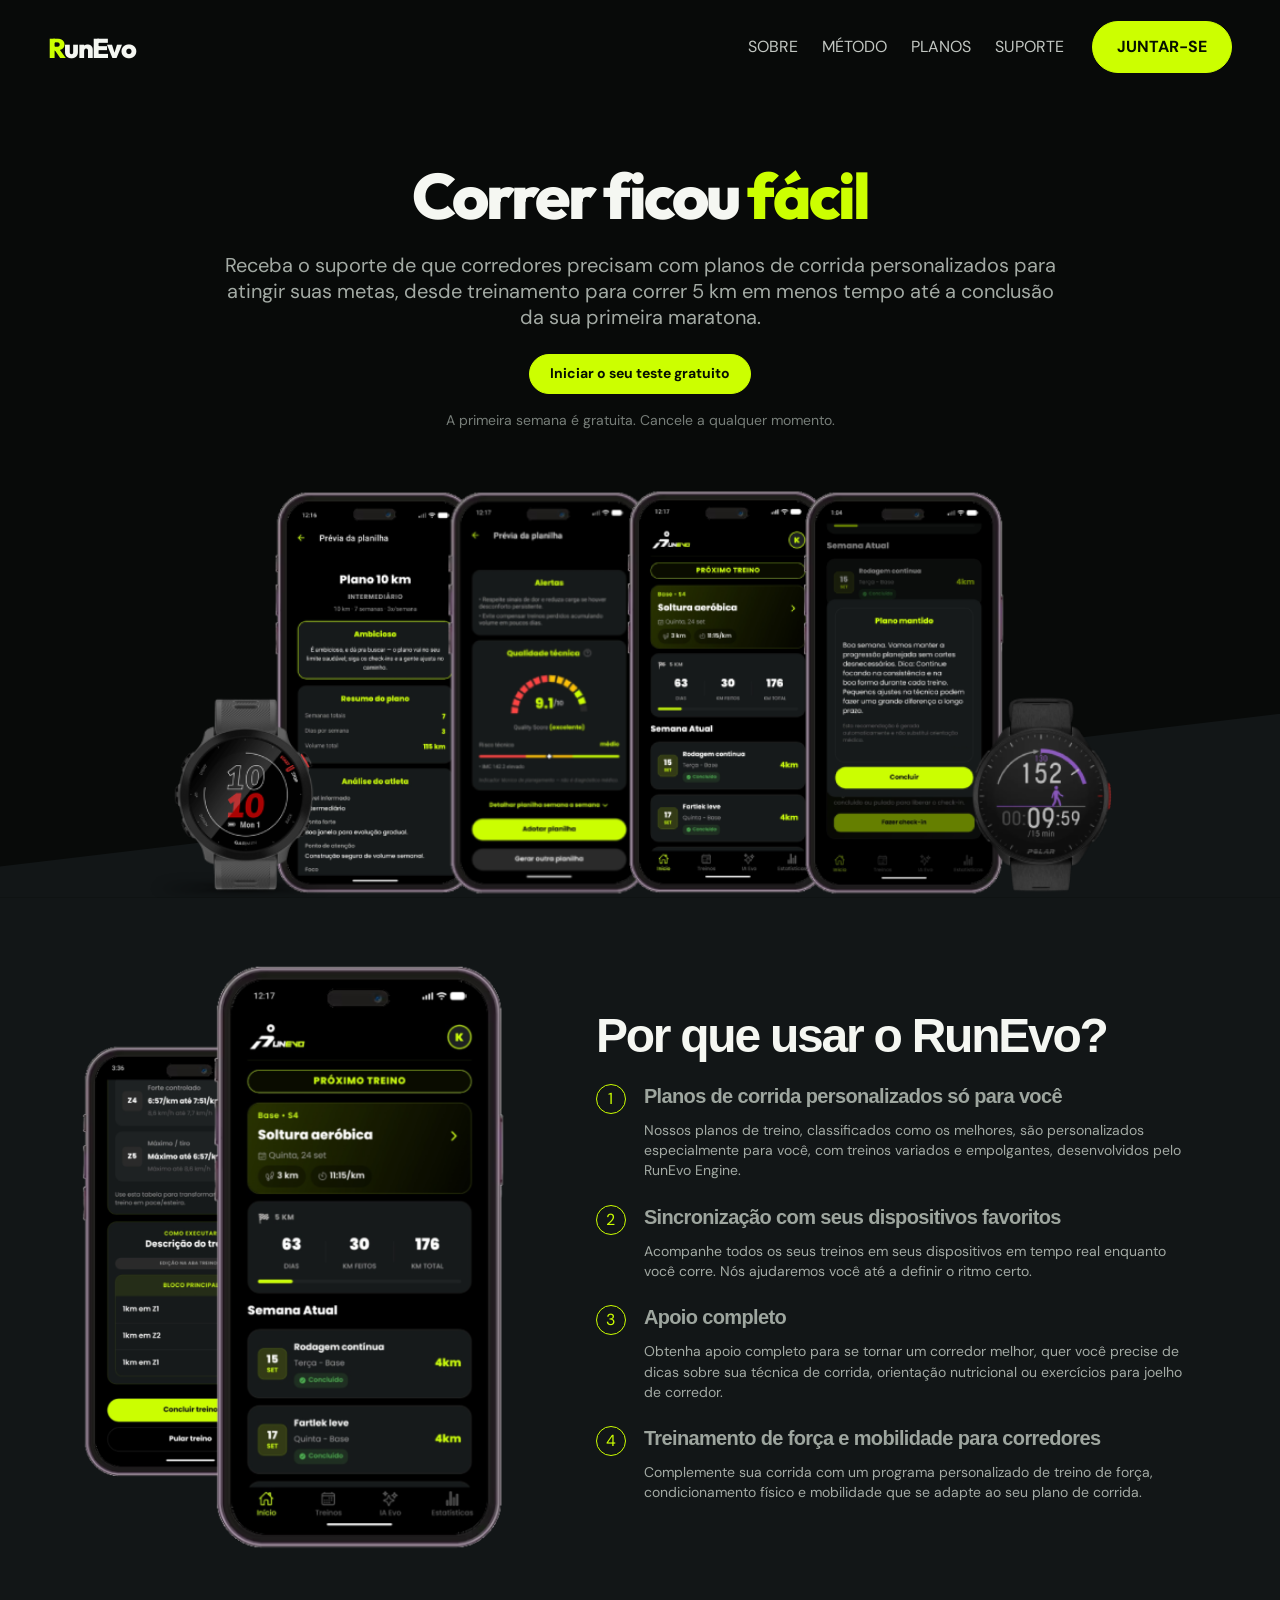
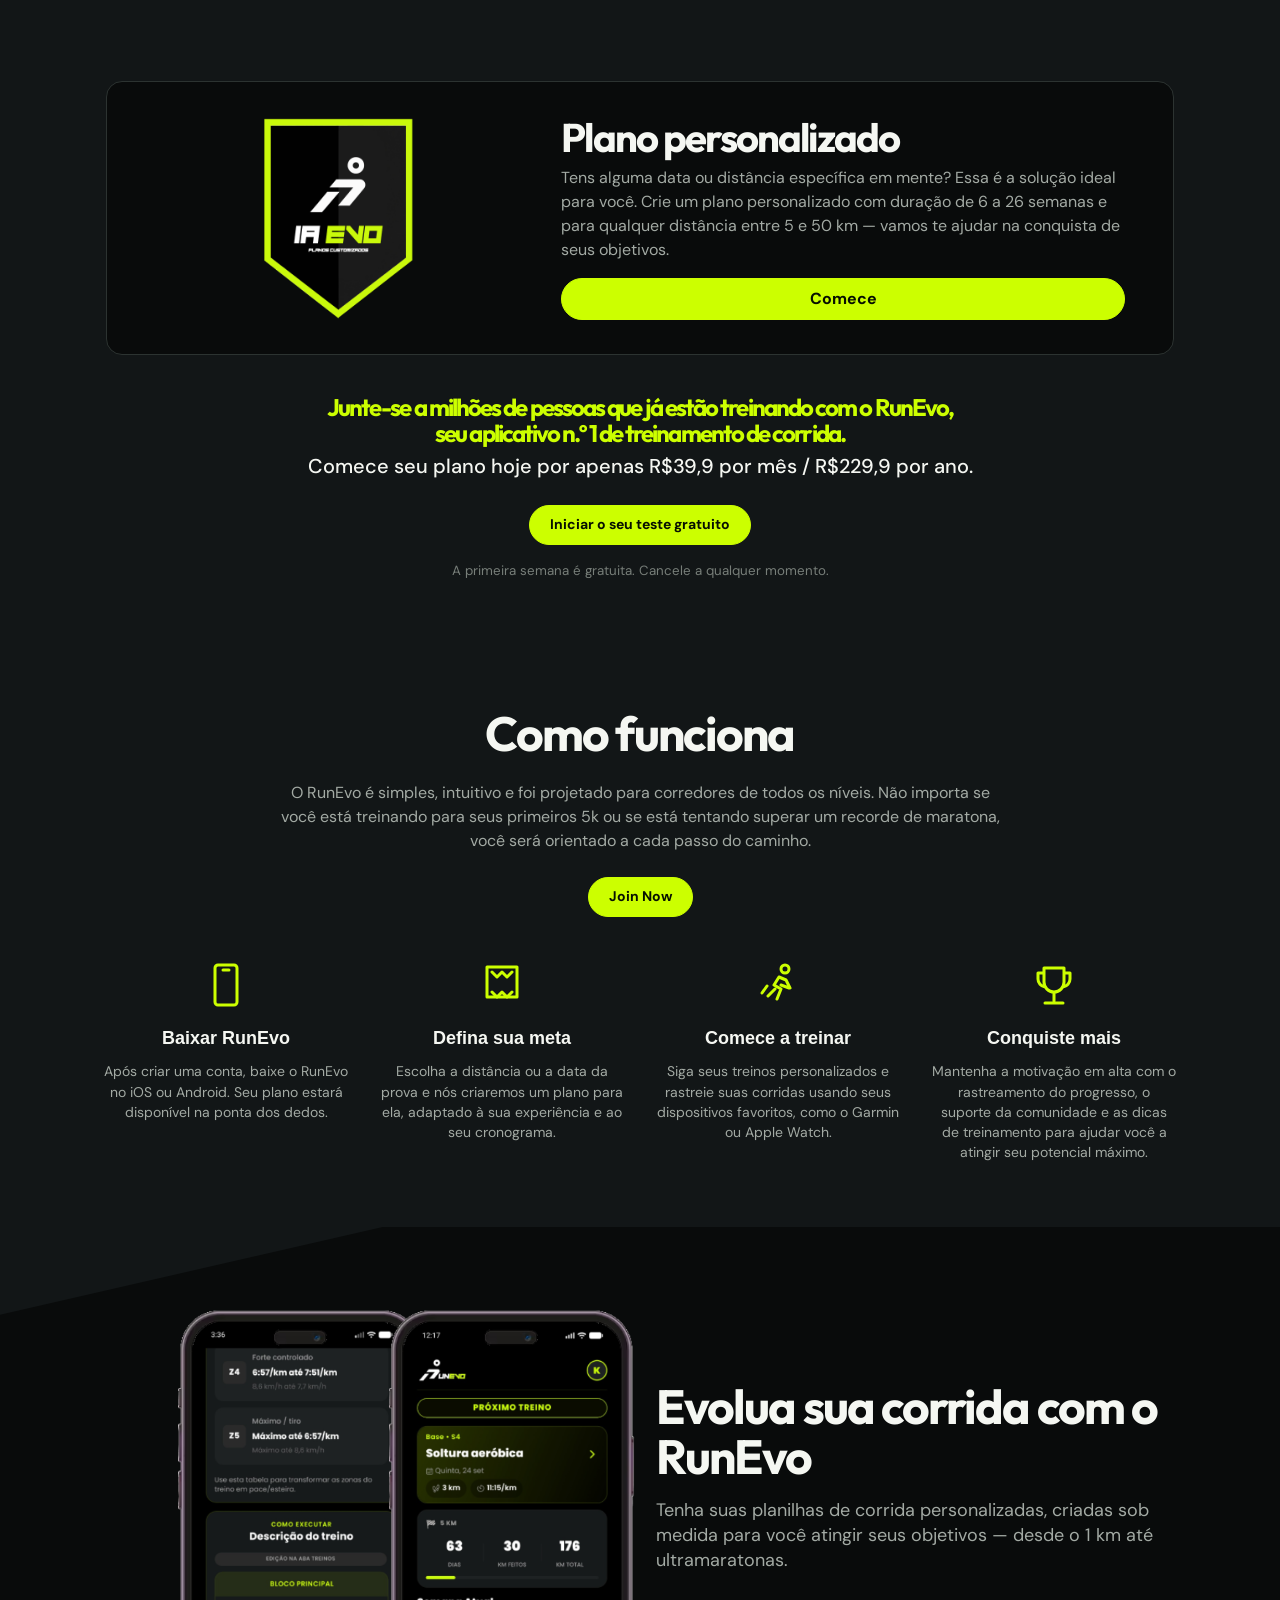
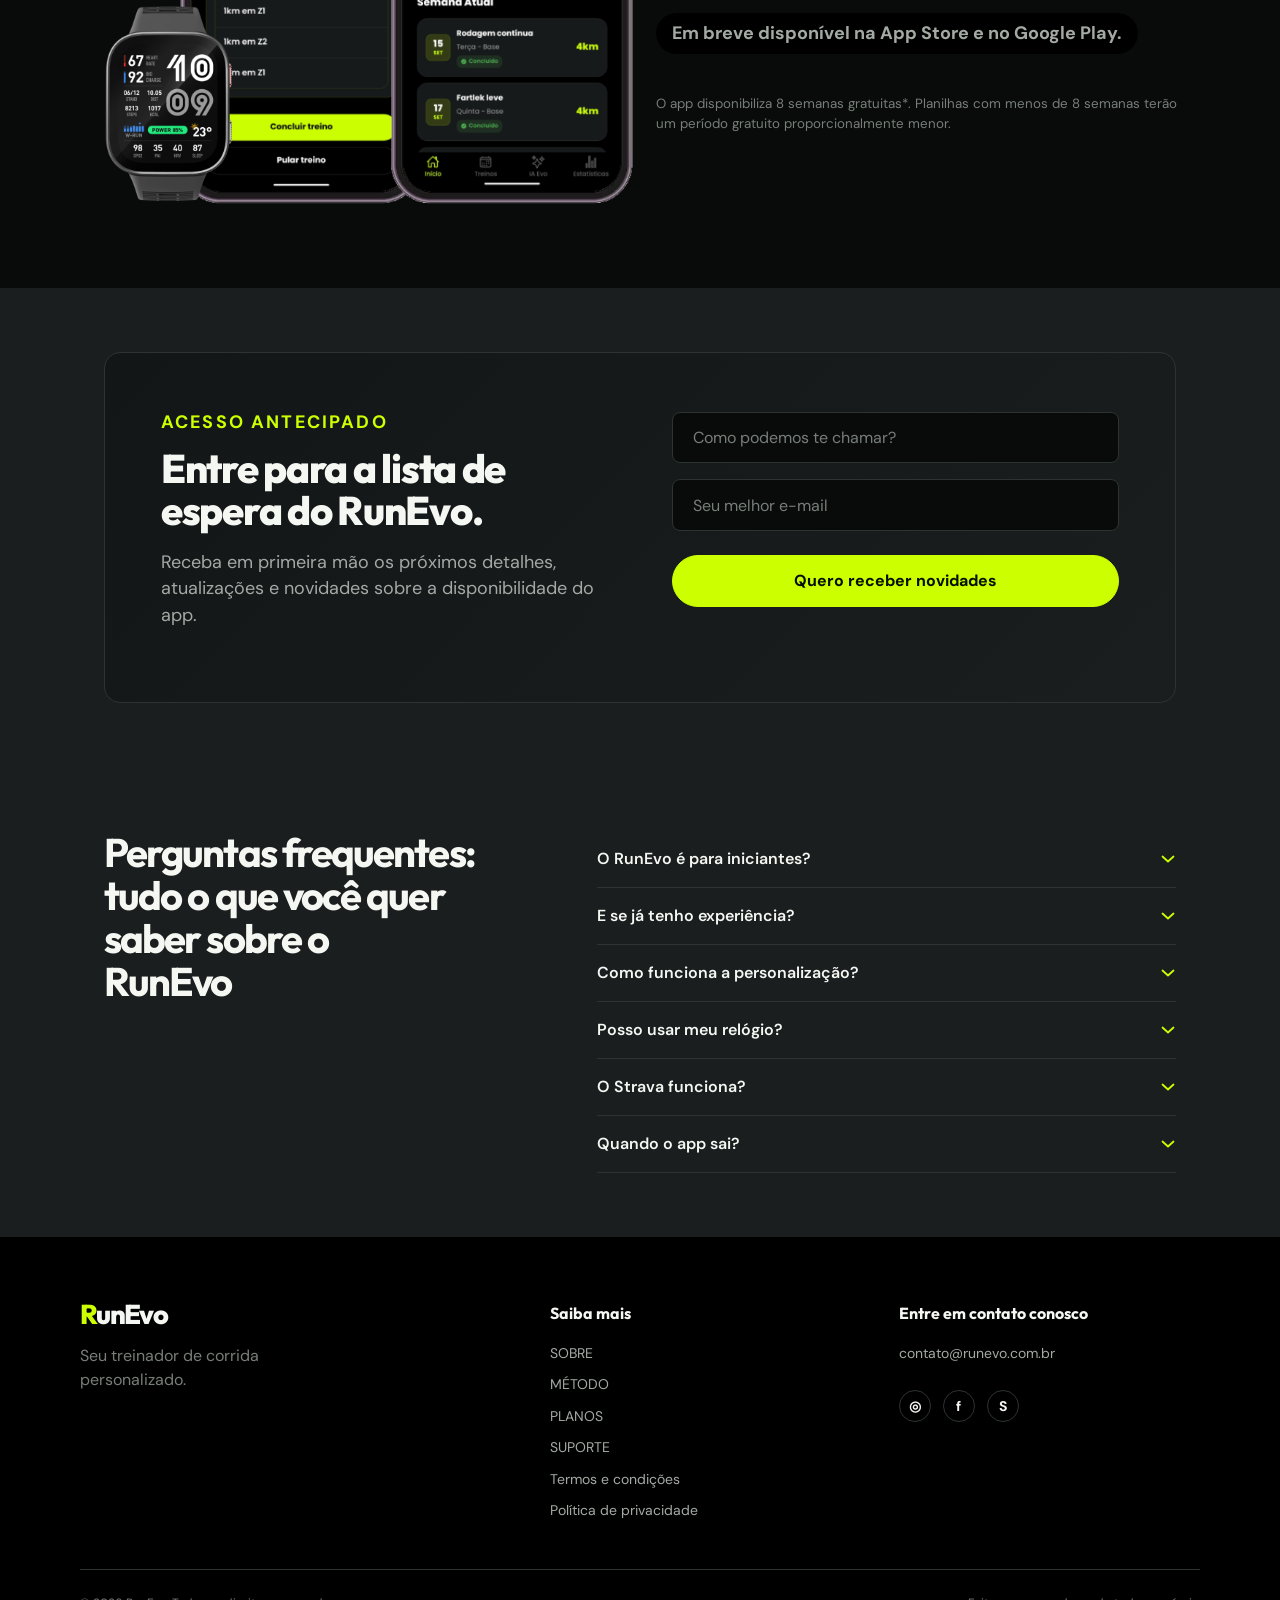
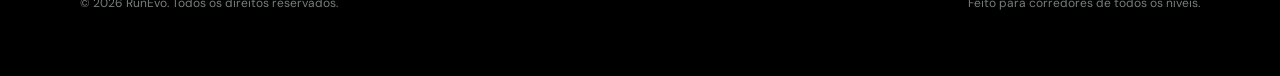
==== commit b47ec9d4: "Adiciona logo, páginas legais, botão Em breve e ajustes visuais" ====
--- a/index.html
+++ b/index.html
@@ -21,7 +21,7 @@
 
           <nav id="primary-navigation" class="runna-nav-menu" aria-label="Navegação principal">
             <div class="runna-nav-mobile-header">
-              <span class="brand-wordmark brand-wordmark--mobile" aria-label="RunEvo">RunEvo</span>
+              <img class="runevo-logo" src="assets/runevo-logo.png" alt="RunEvo" width="110" height="36" />
               <button class="runna-nav-mobile-close" type="button" aria-label="Fechar menu" data-menu-close>
                 <img src="assets/mobile-menu-close.svg" width="32" height="32" alt="" />
               </button>
@@ -218,7 +218,7 @@
         <div class="padding-global padding-section">
           <div class="footer-grid">
             <div class="footer-brand"><span class="brand-wordmark" aria-label="RunEvo">RunEvo</span><p>Seu treinador de corrida personalizado.</p></div>
-            <div class="footer-column"><h2>Saiba mais</h2><a href="#inicio">SOBRE</a><a href="#recursos">MÉTODO</a><a href="#planos">PLANOS</a><a href="#suporte">SUPORTE</a><a href="#inicio">Termos e condições</a><a href="#inicio">Política de privacidade</a></div>
+            <div class="footer-column"><h2>Saiba mais</h2><a href="#inicio">SOBRE</a><a href="#recursos">MÉTODO</a><a href="#planos">PLANOS</a><a href="#suporte">SUPORTE</a><a href="termos-e-condicoes.html">Termos e condições</a><a href="politica-de-privacidade.html">Política de privacidade</a></div>
             <div class="footer-column"><h2>Entre em contato conosco</h2><a href="mailto:contato@runevo.com.br">contato@runevo.com.br</a><div class="social-links"><a href="#inicio" aria-label="Instagram">◎</a><a href="#inicio" aria-label="Facebook">f</a><a href="#inicio" aria-label="Strava">S</a></div></div>
           </div>
           <div class="footer-bottom"><span>© 2026 RunEvo. Todos os direitos reservados.</span><span>Feito para corredores de todos os níveis.</span></div>
--- a/styles.css
+++ b/styles.css
@@ -303,3 +303,18 @@
 }
 .waitlist-form .button{width:100%;margin-top:.5rem;min-height:52px}
 .waitlist-feedback{color:var(--run-evo-neon);font-size:.875rem;margin:0}
+
+/* Logo RunEvo */
+.runevo-logo{display:block;height:auto}
+.runna-nav-logo{display:flex;align-items:center}
+.nav-logo-image,.runevo-logo{width:7rem;height:auto}
+.runevo-logo--mobile{width:10rem}
+.footer-brand .runevo-logo{width:8rem;margin-bottom:1rem}
+@media (max-width:991px){.runevo-logo--mobile{width:9rem}}
+
+/* Botão Em breve disponível */
+.app-coming-soon{background:#000;color:#fff}
+
+/* Ajuste de espaçamento da seção app-cta */
+.app-cta-content{max-width:38rem;padding-left:1rem}
+@media (max-width:767px){.app-cta-content{padding-left:0}}
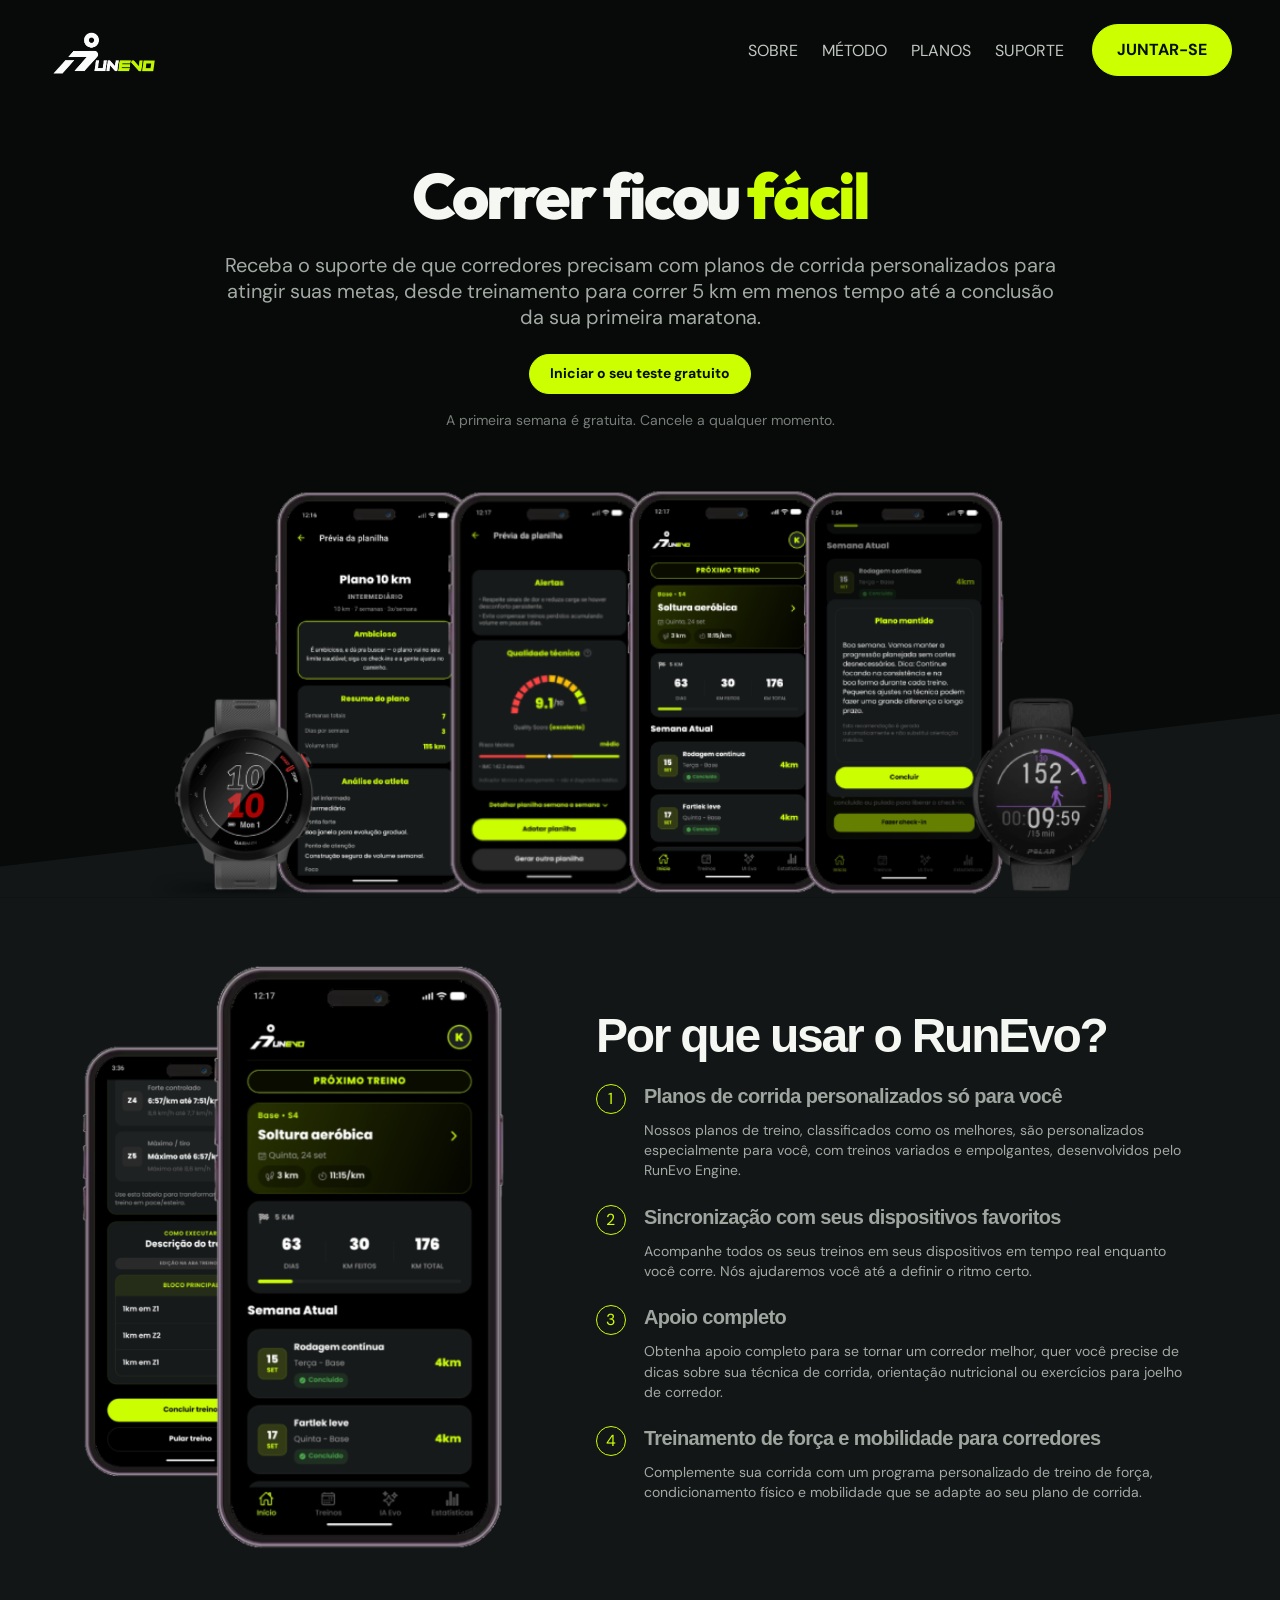
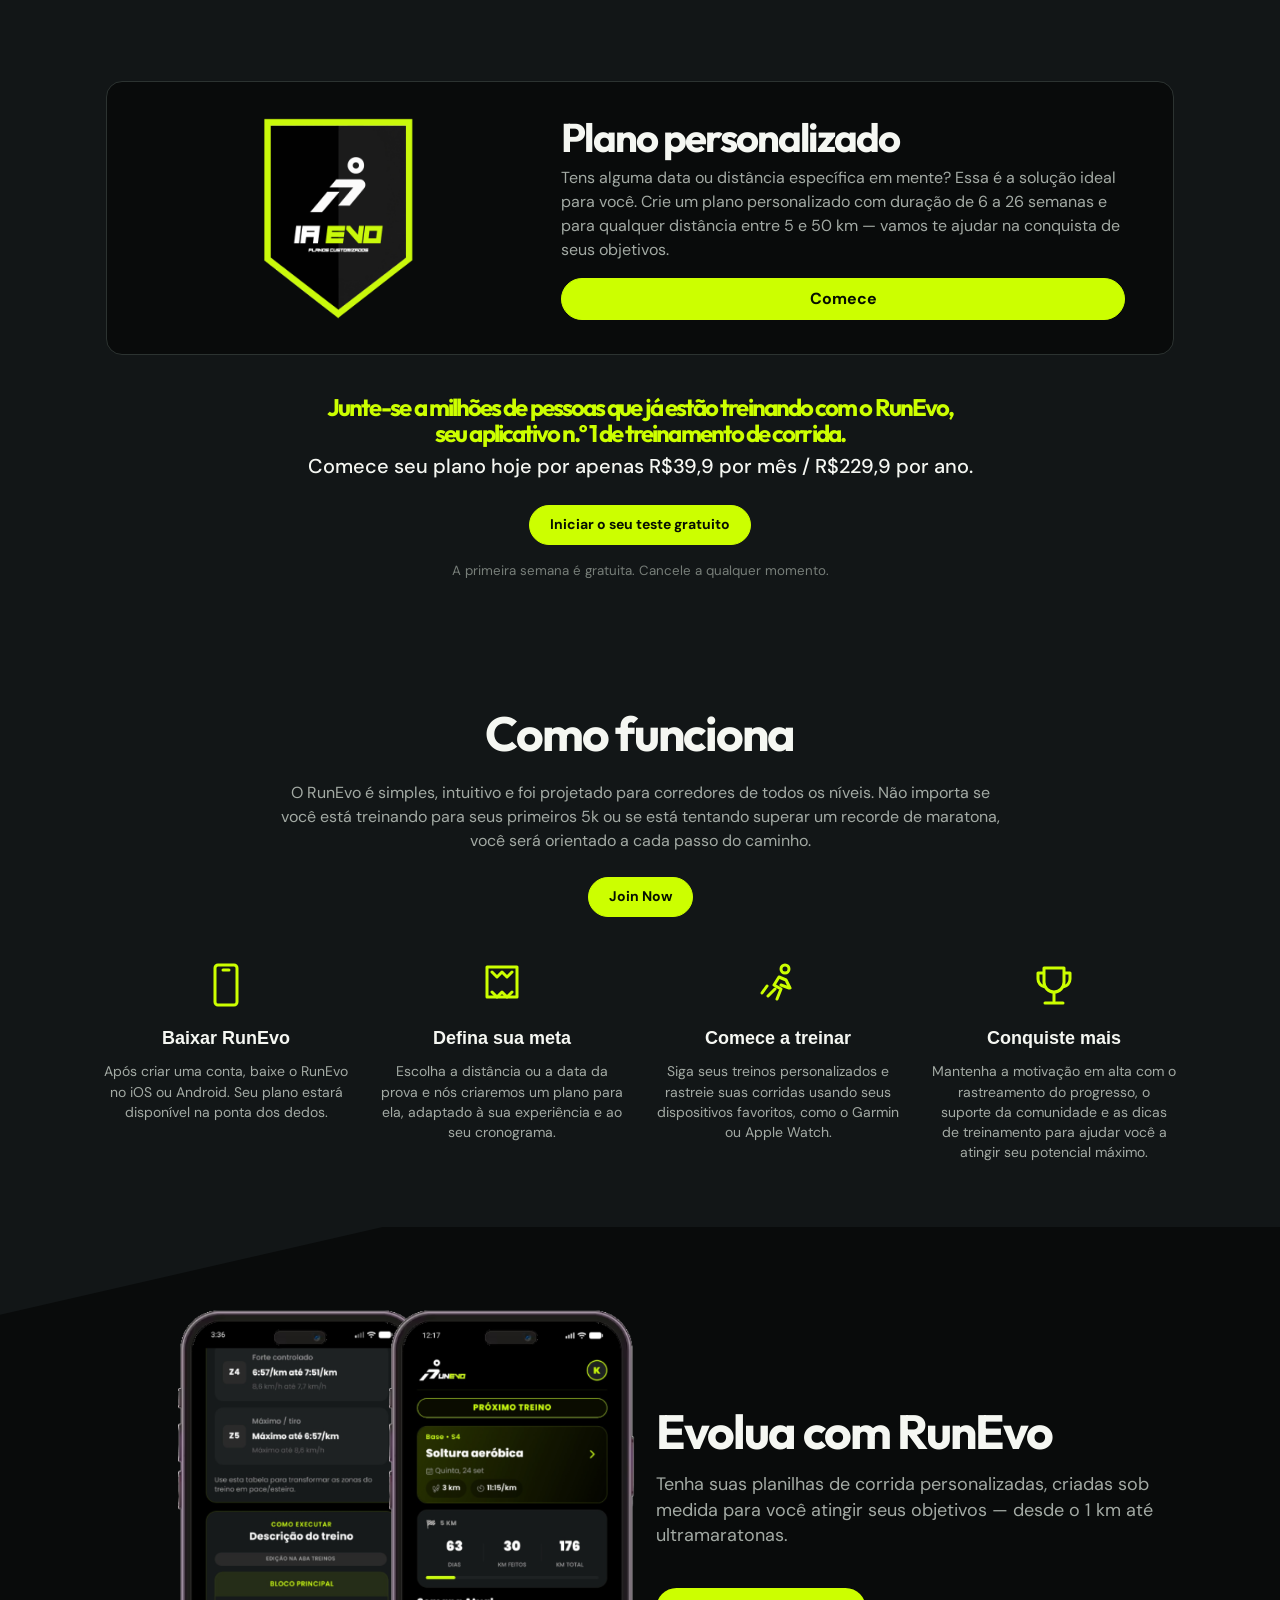
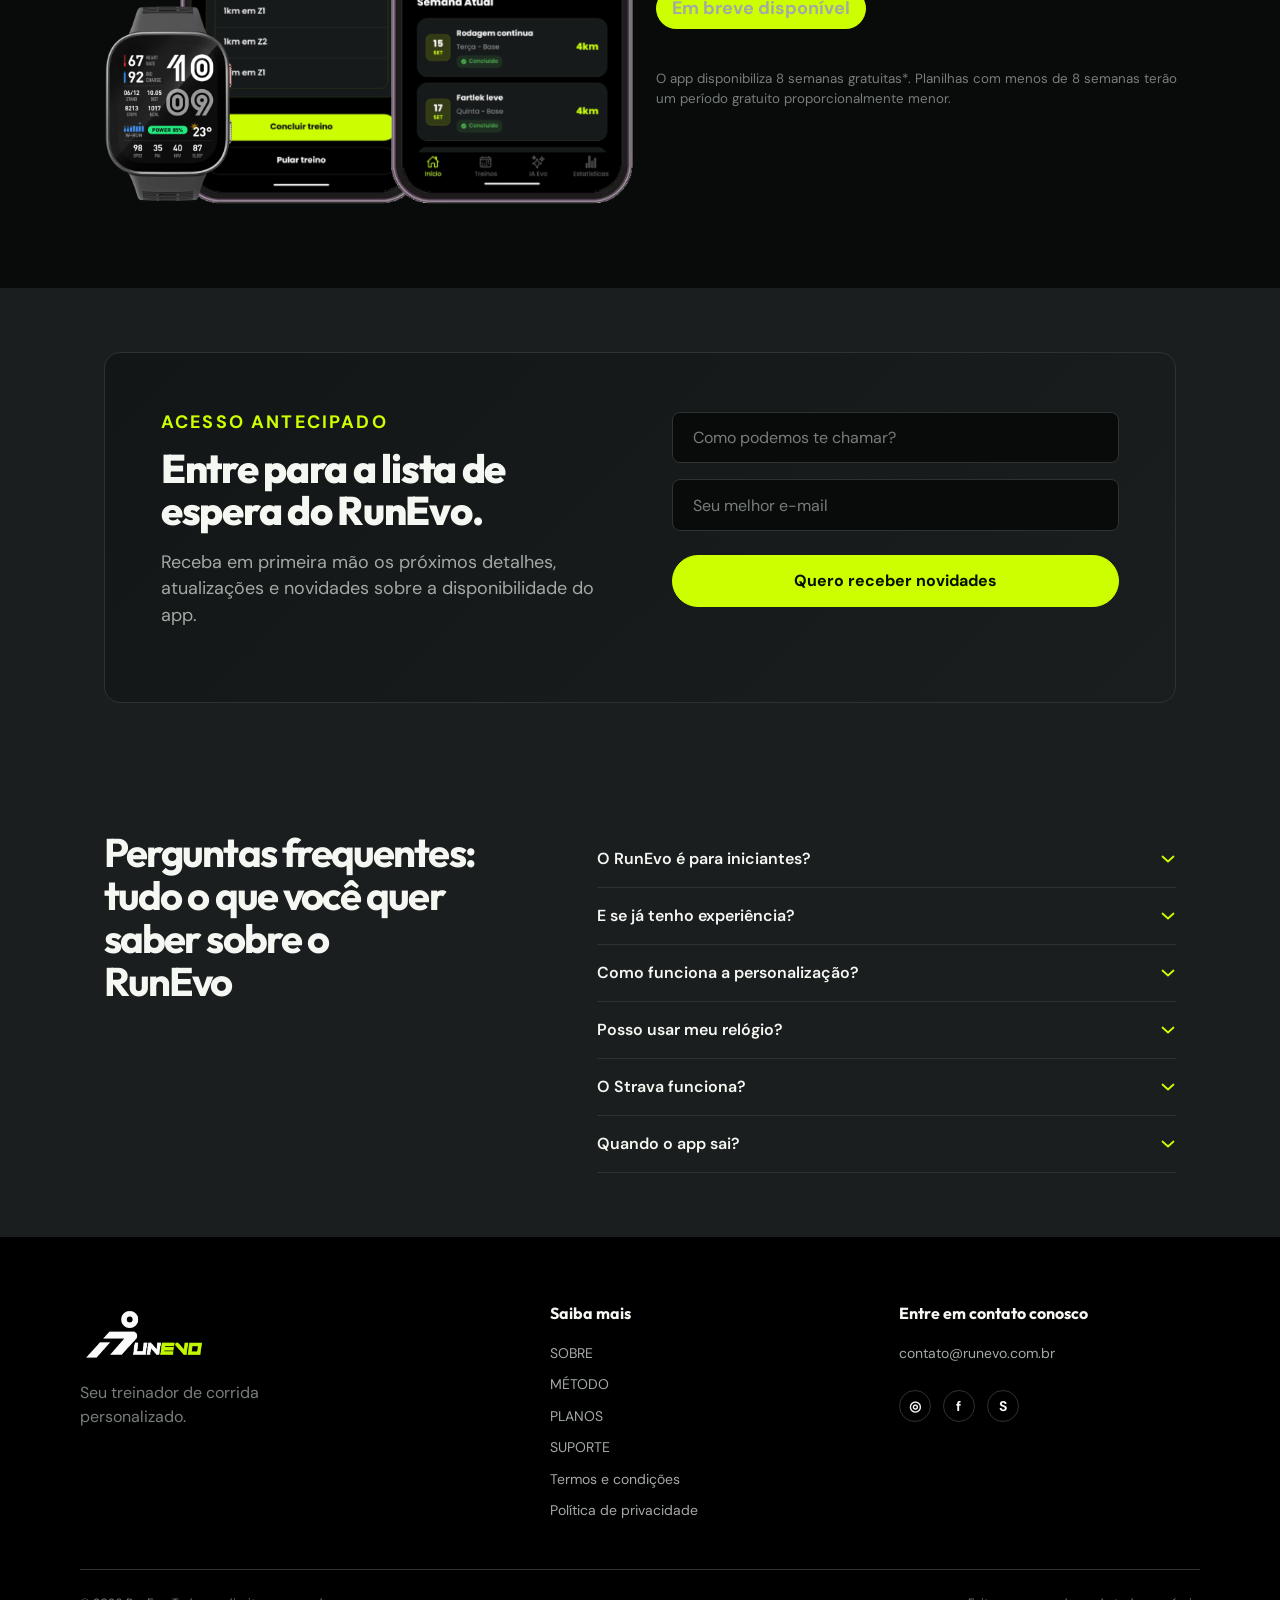
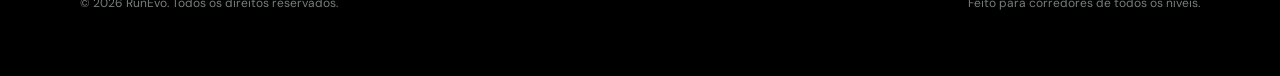
==== commit b90a8ec0: "Corrige logo, título, botão e URLs" ====
--- a/index.html
+++ b/index.html
@@ -15,13 +15,13 @@
         <div class="runna-nav-container">
           <div class="nav_logo-wrapper">
             <a class="runna-nav-logo" href="#inicio" aria-label="RunEvo, página inicial">
-              <span class="brand-wordmark" aria-label="RunEvo">RunEvo</span>
+              <img class="runevo-logo" src="assets/runevo-logo.png" alt="RunEvo" width="110" height="36" />
             </a>
           </div>
 
           <nav id="primary-navigation" class="runna-nav-menu" aria-label="Navegação principal">
             <div class="runna-nav-mobile-header">
-              <img class="runevo-logo" src="assets/runevo-logo.png" alt="RunEvo" width="110" height="36" />
+              <span class="brand-wordmark brand-wordmark--mobile" aria-label="RunEvo">RunEvo</span>
               <button class="runna-nav-mobile-close" type="button" aria-label="Fechar menu" data-menu-close>
                 <img src="assets/mobile-menu-close.svg" width="32" height="32" alt="" />
               </button>
@@ -168,9 +168,9 @@
           <div class="app-cta_component">
             <img class="app-cta-image" src="assets/banner-4.webp" alt="Celulares e smartwatch exibindo o aplicativo RunEvo." />
             <div class="app-cta-content">
-              <h2 id="app-cta-title">Evolua sua corrida com o RunEvo</h2>
+              <h2 id="app-cta-title">Evolua com RunEvo</h2>
               <p>Tenha suas planilhas de corrida personalizadas, criadas sob medida para você atingir seus objetivos — desde o 1 km até ultramaratonas.</p>
-              <p class="app-coming-soon">Em breve disponível na App Store e no Google Play.</p>
+              <p class="app-coming-soon">Em breve disponível</p>
               <small>O app disponibiliza 8 semanas gratuitas*. Planilhas com menos de 8 semanas terão um período gratuito proporcionalmente menor.</small>
             </div>
           </div>
@@ -217,8 +217,8 @@
       <footer id="loja" class="site-footer">
         <div class="padding-global padding-section">
           <div class="footer-grid">
-            <div class="footer-brand"><span class="brand-wordmark" aria-label="RunEvo">RunEvo</span><p>Seu treinador de corrida personalizado.</p></div>
-            <div class="footer-column"><h2>Saiba mais</h2><a href="#inicio">SOBRE</a><a href="#recursos">MÉTODO</a><a href="#planos">PLANOS</a><a href="#suporte">SUPORTE</a><a href="termos-e-condicoes.html">Termos e condições</a><a href="politica-de-privacidade.html">Política de privacidade</a></div>
+            <div class="footer-brand"><img class="runevo-logo" src="assets/runevo-logo.png" alt="RunEvo" width="110" height="36" /><p>Seu treinador de corrida personalizado.</p></div>
+            <div class="footer-column"><h2>Saiba mais</h2><a href="#inicio">SOBRE</a><a href="#recursos">MÉTODO</a><a href="#planos">PLANOS</a><a href="#suporte">SUPORTE</a><a href="#inicio">Termos e condições</a><a href="#inicio">Política de privacidade</a></div>
             <div class="footer-column"><h2>Entre em contato conosco</h2><a href="mailto:contato@runevo.com.br">contato@runevo.com.br</a><div class="social-links"><a href="#inicio" aria-label="Instagram">◎</a><a href="#inicio" aria-label="Facebook">f</a><a href="#inicio" aria-label="Strava">S</a></div></div>
           </div>
           <div class="footer-bottom"><span>© 2026 RunEvo. Todos os direitos reservados.</span><span>Feito para corredores de todos os níveis.</span></div>
@@ -231,3 +231,4 @@
 
 
 
+
--- a/styles.css
+++ b/styles.css
@@ -313,8 +313,16 @@
 @media (max-width:991px){.runevo-logo--mobile{width:9rem}}
 
 /* Botão Em breve disponível */
-.app-coming-soon{background:#000;color:#fff}
+.app-coming-soon{background:var(--run-evo-neon);color:#071000}
 
 /* Ajuste de espaçamento da seção app-cta */
 .app-cta-content{max-width:38rem;padding-left:1rem}
 @media (max-width:767px){.app-cta-content{padding-left:0}}
+
+/* Logo RunEvo */
+.runevo-logo{display:block;height:auto}
+.nav-logo-image,.runevo-logo{width:7rem;height:auto}
+.footer-brand .runevo-logo{width:8rem;margin-bottom:1rem}
+
+/* Ajuste espaçamento app-cta */
+.app-cta-content{max-width:38rem;padding-left:1rem}
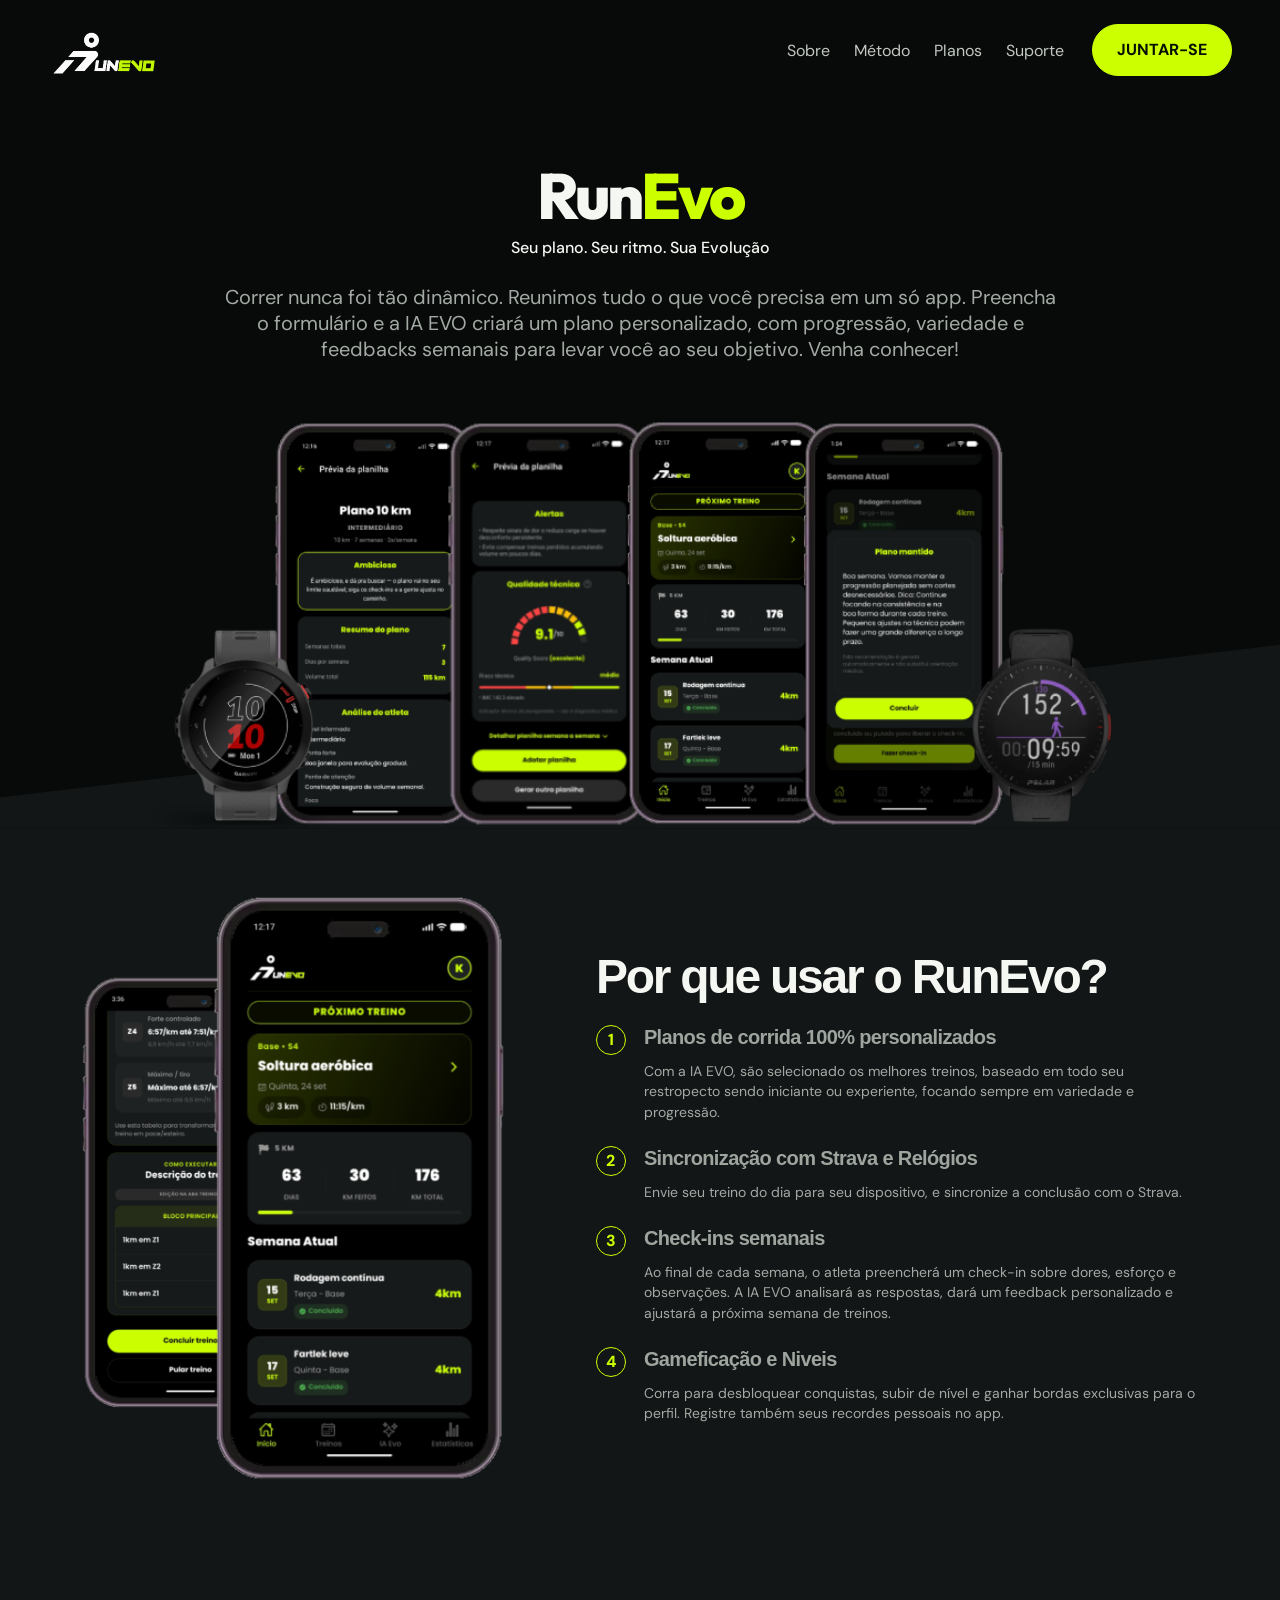
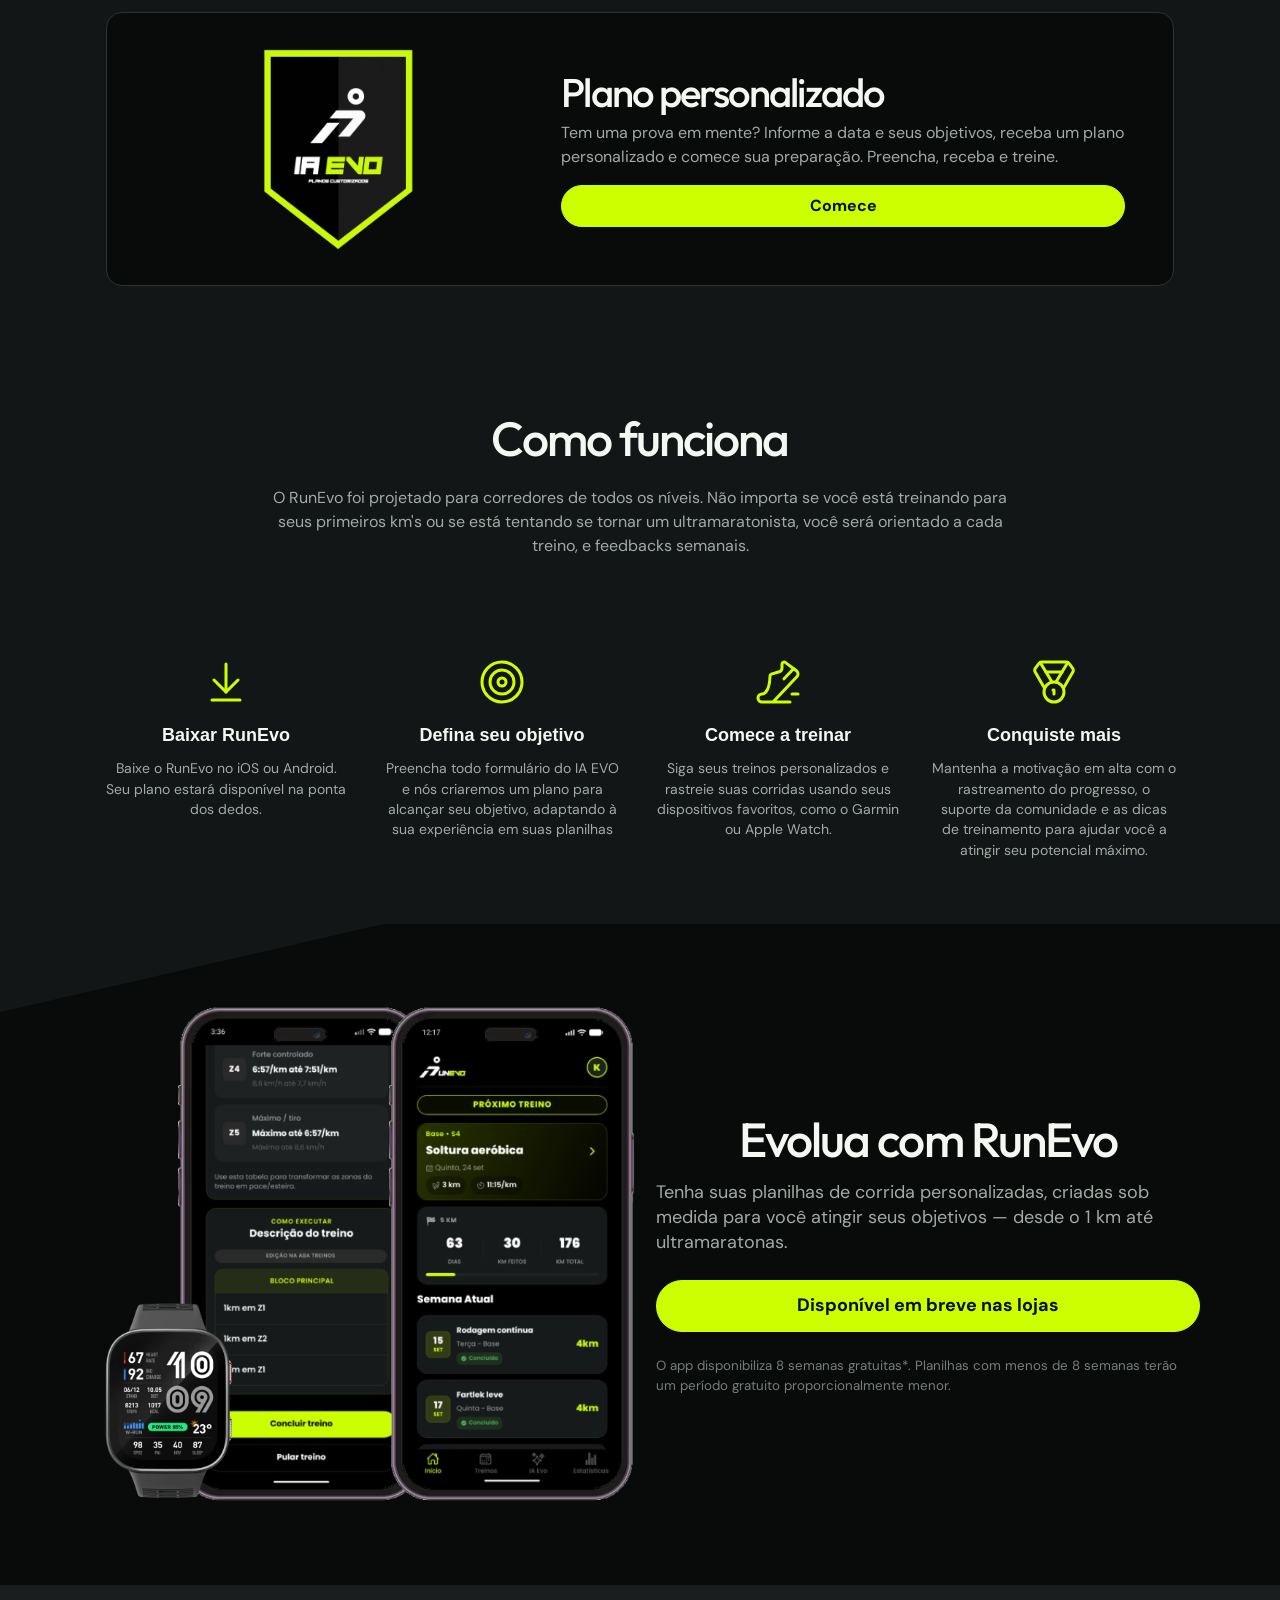
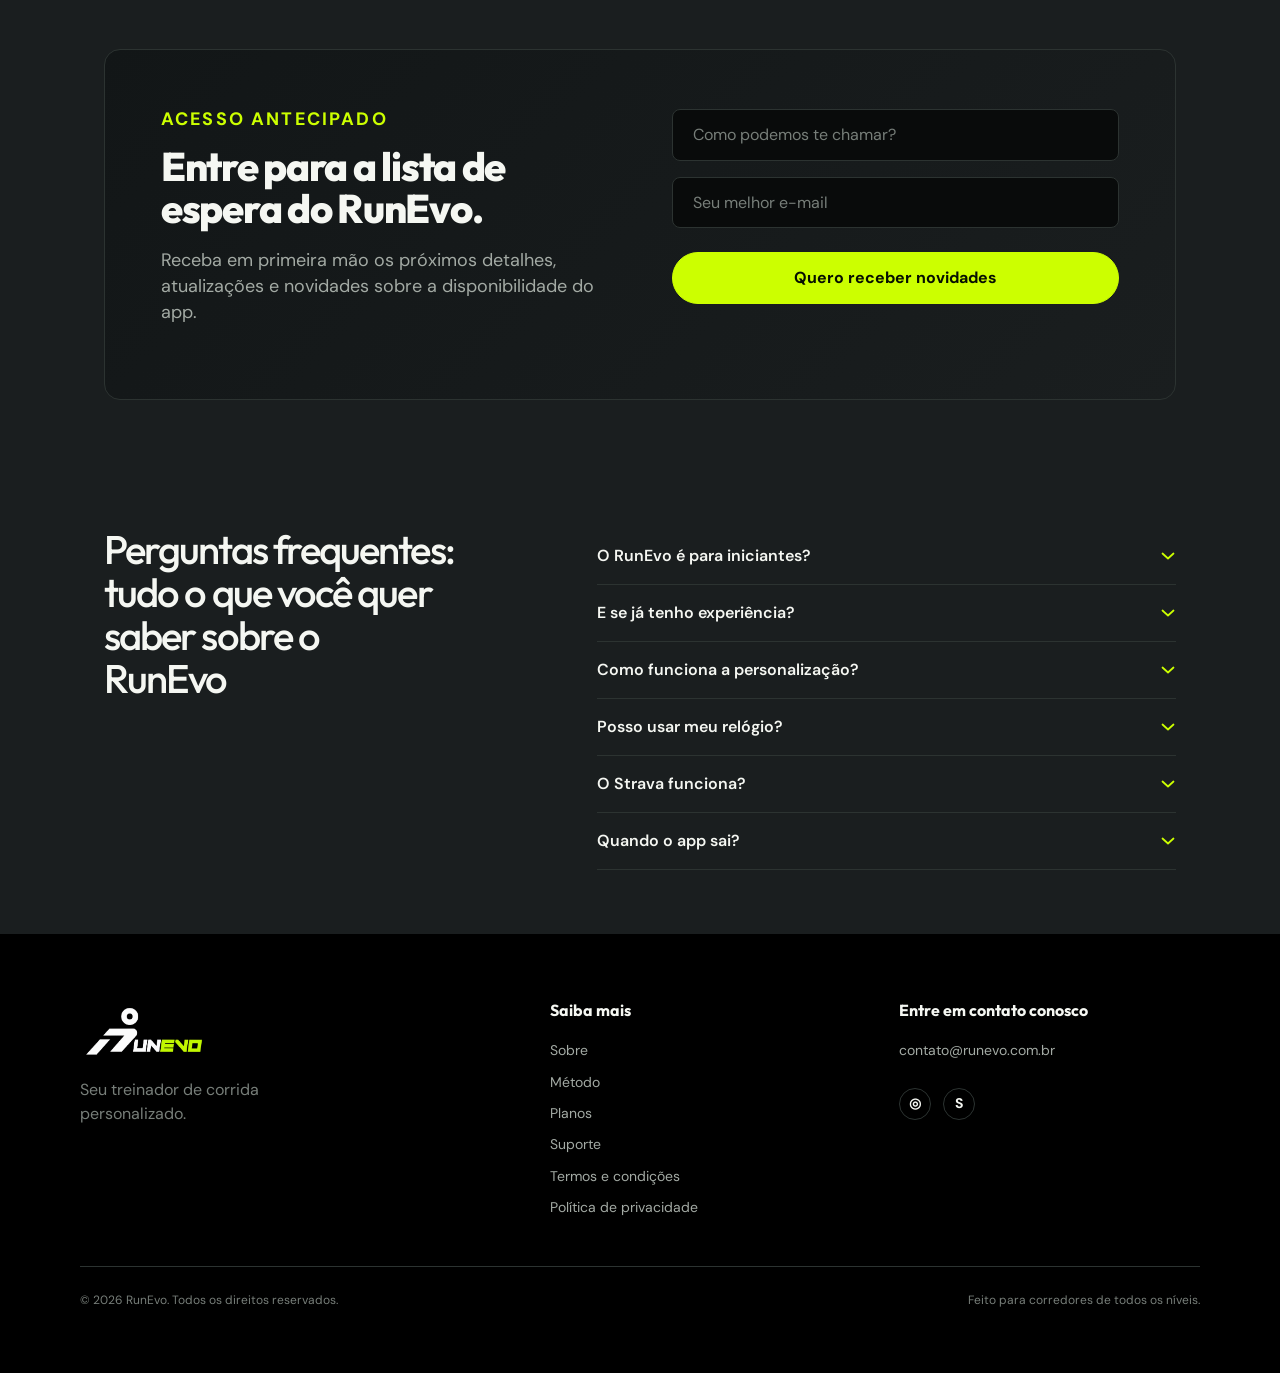
==== commit f799435c: "Correções gerais" ====
--- a/index.html
+++ b/index.html
@@ -28,14 +28,14 @@
             </div>
 
               <div class="nav-links">
-                <a class="nav_link" href="#inicio">SOBRE</a>
-                <a class="nav_link" href="#recursos">MÉTODO</a>
-                <a class="nav_link" href="#planos">PLANOS</a>
-                <a class="nav_link" href="#suporte">SUPORTE</a>
+                <a class="nav_link" href="#inicio">Sobre</a>
+                <a class="nav_link" href="#recursos">Método</a>
+                <a class="nav_link" href="#planos">Planos</a>
+                <a class="nav_link" href="#suporte">Suporte</a>
               </div>
 
             <div class="nav_button-group nav_button-group--mobile">
-              <a class="button is-salmon-button is-nav-button" href="#proximo-nivel">JUNTAR-SE</a>
+              <a class="button is-salmon-button is-nav-button" href="#proximo-nivel">Junte-se</a>
             </div>
           </nav>
 
@@ -66,10 +66,10 @@
         <div class="padding-global">
           <div class="container-medium hero-header_padding">
             <div class="hero-header_component">
-              <h1 id="hero-title" class="heading-style-h1">Correr ficou <span>fácil</span></h1>
-              <p class="text-size-large">Receba o suporte de que corredores precisam com planos de corrida personalizados para atingir suas metas, desde treinamento para correr 5 km em menos tempo até a conclusão da sua primeira maratona.</p>
-              <a id="teste" class="button is-salmon-button" href="#planos">Iniciar o seu teste gratuito</a>
-              <p class="app-store_disclaimer">A primeira semana é gratuita. Cancele a qualquer momento.</p>
+              <h1 id="hero-title" class="heading-style-h1">Run<span>Evo</span></h1>
+              <small>Seu plano. Seu ritmo. Sua Evolução</small>
+              <p class="text-size-large">Correr nunca foi tão dinâmico. Reunimos tudo o que você precisa em um só app. Preencha o formulário e a IA EVO criará um plano personalizado, com progressão, variedade e feedbacks semanais para levar você ao seu objetivo. Venha conhecer!
+</p>
               <div class="header-image-wrapper">
                 <img
                   class="header_image"
@@ -96,19 +96,20 @@
               <ol class="why-runna_list">
                 <li>
                   <span>1</span>
-                  <div><h3>Planos de corrida personalizados só para você</h3><p>Nossos planos de treino, classificados como os melhores, são personalizados especialmente para você, com treinos variados e empolgantes, desenvolvidos pelo RunEvo Engine.</p></div>
+                  <div><h3>Planos de corrida 100% personalizados</h3><p>Com a IA EVO, são selecionado os melhores treinos, baseado em todo seu restropecto sendo iniciante ou experiente, focando sempre em variedade e progressão.</p></div>
                 </li>
                 <li>
                   <span>2</span>
-                  <div><h3>Sincronização com seus dispositivos favoritos</h3><p>Acompanhe todos os seus treinos em seus dispositivos em tempo real enquanto você corre. Nós ajudaremos você até a definir o ritmo certo.</p></div>
+                  <div><h3>Sincronização com Strava e Relógios</h3><p>Envie seu treino do dia para seu dispositivo, e sincronize a conclusão com o Strava.</p></div>
                 </li>
                 <li>
                   <span>3</span>
-                  <div><h3>Apoio completo</h3><p>Obtenha apoio completo para se tornar um corredor melhor, quer você precise de dicas sobre sua técnica de corrida, orientação nutricional ou exercícios para joelho de corredor.</p></div>
+                  <div><h3>Check-ins semanais</h3><p>Ao final de cada semana, o atleta preencherá um check-in sobre dores, esforço e observações. A IA EVO analisará as respostas, dará um feedback personalizado e ajustará a próxima semana de treinos.</p></div>
                 </li>
                 <li>
                   <span>4</span>
-                  <div><h3>Treinamento de força e mobilidade para corredores</h3><p>Complemente sua corrida com um programa personalizado de treino de força, condicionamento físico e mobilidade que se adapte ao seu plano de corrida.</p></div>
+                  <div><h3>Gameficação e Niveis</h3><p>Corra para desbloquear conquistas, subir de nível e ganhar bordas exclusivas para o perfil. Registre também seus recordes pessoais no app.
+</p></div>
                 </li>
               </ol>
             </div>
@@ -121,15 +122,9 @@
             <img class="custom-plan-image" src="assets/banner-3.webp" alt="Emblema RunEvo para planos personalizados." />
             <div class="custom-plan-copy">
               <h2 id="plans-title">Plano personalizado</h2>
-              <p>Tens alguma data ou distância específica em mente? Essa é a solução ideal para você. Crie um plano personalizado com duração de 6 a 26 semanas e para qualquer distância entre 5 e 50 km — vamos te ajudar na conquista de seus objetivos.</p>
-              <a class="button is-salmon-button" href="#teste">Comece</a>
-            </div>
-          </div>
-          <div id="precos" class="plans-pricing">
-            <h2>Junte-se a milhões de pessoas que já estão treinando com o RunEvo,<br />seu aplicativo n.º 1 de treinamento de corrida.</h2>
-            <p>Comece seu plano hoje por apenas R$39,9 por mês / R$229,9 por ano.</p>
-            <a class="button is-salmon-button" href="#teste">Iniciar o seu teste gratuito</a>
-            <small>A primeira semana é gratuita. Cancele a qualquer momento.</small>
+              <p>Tem uma prova em mente? Informe a data e seus objetivos, receba um plano personalizado e comece sua preparação. Preencha, receba e treine.</p>
+              <a class="button is-salmon-button" href="#proximo-nivel">Comece</a>
+            </div>
           </div>
         </div>
       </section>
@@ -138,24 +133,23 @@
         <div class="padding-global padding-section">
           <div class="how-header">
             <h2 id="how-title">Como funciona</h2>
-            <p>O RunEvo é simples, intuitivo e foi projetado para corredores de todos os níveis. Não importa se você está treinando para seus primeiros 5k ou se está tentando superar um recorde de maratona, você será orientado a cada passo do caminho.</p>
-            <a class="button is-salmon-button" href="#teste">Join Now</a>
+            <p>O RunEvo foi projetado para corredores de todos os níveis. Não importa se você está treinando para seus primeiros km's ou se está tentando se tornar um ultramaratonista, você será orientado a cada treino, e feedbacks semanais.</p>
           </div>
           <ol class="how-steps">
             <li>
-              <svg viewBox="0 0 48 48" aria-hidden="true"><rect x="13" y="4" width="22" height="40" rx="3"/><path d="M21 9h6"/></svg>
-              <h3>Baixar RunEvo</h3><p>Após criar uma conta, baixe o RunEvo no iOS ou Android. Seu plano estará disponível na ponta dos dedos.</p>
-            </li>
-            <li>
-              <svg viewBox="0 0 48 48" aria-hidden="true"><path d="M9 6h30v30H9z"/><path d="m14 11 5 5 5-5 5 5 5-5M14 31l5 5 5-5 5 5 5-5"/></svg>
-              <h3>Defina sua meta</h3><p>Escolha a distância ou a data da prova e nós criaremos um plano para ela, adaptado à sua experiência e ao seu cronograma.</p>
-            </li>
-            <li>
-              <svg viewBox="0 0 48 48" aria-hidden="true"><circle cx="31" cy="8" r="4"/><path d="m25 16 7 3 4 8m-11-11-5 8 7 4-4 10m4-14 8 3m-14 1-7 7m-1-10-5 7"/></svg>
+              <svg xmlns="http://www.w3.org/2000/svg" width="48" height="48" viewBox="0 0 24 24" fill="none" stroke="#ccff00" stroke-width="1.5" stroke-linecap="round" stroke-linejoin="round" class="lucide lucide-arrow-down-to-line"><path d="M12 17V3"/><path d="m6 11 6 6 6-6"/><path d="M19 21H5"/></svg>
+              <h3>Baixar RunEvo</h3><p>Baixe o RunEvo no iOS ou Android. Seu plano estará disponível na ponta dos dedos.</p>
+            </li>
+            <li>
+              <svg xmlns="http://www.w3.org/2000/svg" width="48" height="48" viewBox="0 0 24 24" fill="none" stroke="#ccff00" stroke-width="1.5" stroke-linecap="round" stroke-linejoin="round" class="lucide lucide-target"><circle cx="12" cy="12" r="10"/><circle cx="12" cy="12" r="6"/><circle cx="12" cy="12" r="2"/></svg>
+              <h3>Defina seu objetivo</h3><p>Preencha todo formulário do IA EVO e nós criaremos um plano para alcançar seu objetivo, adaptando à sua experiência em suas planilhas</p>
+            </li>
+            <li>
+              <svg xmlns="http://www.w3.org/2000/svg" width="48" height="48" viewBox="0 0 24 24" fill="none" stroke="#ccff00" stroke-width="1.5" stroke-linecap="round" stroke-linejoin="round" class="lucide lucide-sport-shoe"><path d="m15 10.42 4.8-5.07"/><path d="M19 18h3"/><path d="M9.5 22 21.414 9.415A2 2 0 0 0 21.2 6.4l-5.61-4.208A1 1 0 0 0 14 3v2a2 2 0 0 1-1.394 1.906L8.677 8.053A1 1 0 0 0 8 9c-.155 6.393-2.082 9-4 9a2 2 0 0 0 0 4h14"/></svg>
               <h3>Comece a treinar</h3><p>Siga seus treinos personalizados e rastreie suas corridas usando seus dispositivos favoritos, como o Garmin ou Apple Watch.</p>
             </li>
             <li>
-              <svg viewBox="0 0 48 48" aria-hidden="true"><path d="M14 7h20v14a10 10 0 0 1-20 0zM14 12H8v6a8 8 0 0 0 7 8m19-14h6v6a8 8 0 0 1-7 8M24 31v9m-9 2h18"/></svg>
+              <svg xmlns="http://www.w3.org/2000/svg" width="48" height="48" viewBox="0 0 24 24" fill="none" stroke="#ccff00" stroke-width="1.5" stroke-linecap="round" stroke-linejoin="round" class="lucide lucide-medal"><path d="M7.21 15 2.66 7.14a2 2 0 0 1 .13-2.2L4.4 2.8A2 2 0 0 1 6 2h12a2 2 0 0 1 1.6.8l1.6 2.14a2 2 0 0 1 .14 2.2L16.79 15"/><path d="M11 12 5.12 2.2"/><path d="m13 12 5.88-9.8"/><path d="M8 7h8"/><circle cx="12" cy="17" r="5"/><path d="M12 18v-2h-.5"/></svg>
               <h3>Conquiste mais</h3><p>Mantenha a motivação em alta com o rastreamento do progresso, o suporte da comunidade e as dicas de treinamento para ajudar você a atingir seu potencial máximo.</p>
             </li>
           </ol>
@@ -170,14 +164,14 @@
             <div class="app-cta-content">
               <h2 id="app-cta-title">Evolua com RunEvo</h2>
               <p>Tenha suas planilhas de corrida personalizadas, criadas sob medida para você atingir seus objetivos — desde o 1 km até ultramaratonas.</p>
-              <p class="app-coming-soon">Em breve disponível</p>
+              <p class="button is-salmon-button">Disponível em breve nas lojas</p>
               <small>O app disponibiliza 8 semanas gratuitas*. Planilhas com menos de 8 semanas terão um período gratuito proporcionalmente menor.</small>
             </div>
           </div>
         </div>
       </section>
 
-      <section class="section_waitlist" aria-labelledby="waitlist-title">
+      <section id="acesso-antecipado" class="section_waitlist" aria-labelledby="waitlist-title">
         <div class="padding-global padding-section">
           <div class="waitlist-card">
             <div class="waitlist-copy">
@@ -218,8 +212,8 @@
         <div class="padding-global padding-section">
           <div class="footer-grid">
             <div class="footer-brand"><img class="runevo-logo" src="assets/runevo-logo.png" alt="RunEvo" width="110" height="36" /><p>Seu treinador de corrida personalizado.</p></div>
-            <div class="footer-column"><h2>Saiba mais</h2><a href="#inicio">SOBRE</a><a href="#recursos">MÉTODO</a><a href="#planos">PLANOS</a><a href="#suporte">SUPORTE</a><a href="#inicio">Termos e condições</a><a href="#inicio">Política de privacidade</a></div>
-            <div class="footer-column"><h2>Entre em contato conosco</h2><a href="mailto:contato@runevo.com.br">contato@runevo.com.br</a><div class="social-links"><a href="#inicio" aria-label="Instagram">◎</a><a href="#inicio" aria-label="Facebook">f</a><a href="#inicio" aria-label="Strava">S</a></div></div>
+            <div class="footer-column"><h2>Saiba mais</h2><a href="#inicio">Sobre</a><a href="#recursos">Método</a><a href="#planos">Planos</a><a href="#suporte">Suporte</a><a href="#inicio">Termos e condições</a><a href="#inicio">Política de privacidade</a></div>
+            <div class="footer-column"><h2>Entre em contato conosco</h2><a href="mailto:contato@runevo.com.br">contato@runevo.com.br</a><div class="social-links"><a href="#inicio" aria-label="Instagram">◎</a><a href="#inicio" aria-label="Strava">S</a></div></div>
           </div>
           <div class="footer-bottom"><span>© 2026 RunEvo. Todos os direitos reservados.</span><span>Feito para corredores de todos os níveis.</span></div>
         </div>
--- a/styles.css
+++ b/styles.css
@@ -39,10 +39,10 @@
 
 .section_hero-header{position:relative;isolation:isolate;overflow:hidden;min-height:39.5rem;background:var(--black);color:var(--white)}
 .padding-global{padding-inline:2.5rem}.container-medium{width:100%;max-width:var(--container-medium);margin-inline:auto}
-.hero-header_padding{position:relative;z-index:1;padding-block:5.5rem 0}.hero-header_component{text-align:center}.heading-style-h1{margin:0;color:var(--white);font-family:Manrope,Arial,sans-serif;font-size:clamp(3.75rem,5vw,5rem);font-weight:700;line-height:.98;letter-spacing:-.18rem}.heading-style-h1 span{color:var(--salmon)}
+.hero-header_padding{position:relative;z-index:1;padding-block:5.5rem 0}.hero-header_component{text-align:center}.heading-style-h1{margin:0;color:var(--white);font-family:Manrope,Arial,sans-serif;font-size:clamp(3.75rem,5vw,5rem);font-weight:700;line-height:.98;letter-spacing:-.18rem; margin-bottom: 8px;}.heading-style-h1 span{color:var(--salmon)}
 .text-size-large{max-width:52rem;margin:1.5rem auto;color:rgba(255,255,255,.6);font-size:1.25rem;line-height:1.3}.hero-header_component .button{width:max-content;min-height:2.5rem;margin:auto;padding:.5rem 1.25rem;font-size:.875rem}.app-store_disclaimer{margin:1rem 0 0;color:rgba(255,255,255,.4);font-size:.875rem}.header-image-wrapper{position:relative;width:100%;max-width:72.1875rem;aspect-ratio:1155/400;margin:3.5rem auto -1px}.header_image{display:block;width:100%;height:100%;object-fit:contain}.hero-diagonal-divider{z-index:0;position:absolute;right:0;bottom:0;left:0;height:11.5rem;background:#fff;clip-path:polygon(0 83%,100% 0,100% 100%,0 100%)}.structure-anchor{height:0;scroll-margin-top:var(--header-height)}
-.padding-section{padding-block:4rem}.section_why-runna{background:#fff;color:var(--grey)}.why-runna_component{display:grid;grid-template-columns:minmax(20rem,.85fr) minmax(30rem,1.2fr);gap:5.5rem;align-items:center;max-width:70rem;margin-inline:auto}.why-runna_media{margin:0}.why-runna_media img{display:block;width:100%;height:auto}.why-runna_content h2{margin:0 0 1.5rem;color:#1d1d1d;font-family:Manrope,Arial,sans-serif;font-size:3rem;line-height:1;letter-spacing:-.14rem}.why-runna_list{display:grid;gap:1.5rem;margin:0;padding:0;list-style:none}.why-runna_list li{display:grid;grid-template-columns:2rem 1fr;gap:1rem;align-items:start}.why-runna_list li>span{display:grid;width:1.875rem;height:1.875rem;place-items:center;border:1.5px solid #1d1d1d;border-radius:50%;font-size:1rem;line-height:1}.why-runna_list h3{margin:0 0 .75rem;color:#73787c;font-family:Inter,Arial,sans-serif;font-size:1.25rem;line-height:1.2;font-weight:600;letter-spacing:-.04rem}.why-runna_list p{margin:0;color:#858a8e;font-size:.875rem;line-height:1.45}
-.section_plans,.section_how-it-works{background:#fff;color:var(--grey)}.custom-plan-card{display:grid;grid-template-columns:.65fr 1fr;gap:2.5rem;align-items:center;max-width:66.75rem;margin-inline:auto;padding:1.75rem 3rem;border-radius:1rem;background:var(--black);color:#fff;overflow:hidden}.custom-plan-image{width:100%;height:13.5rem;object-fit:contain}.custom-plan-copy h2,.plans-pricing h2,.how-header h2,.app-cta-content h2,.section_faq h2{margin:0;font-family:Manrope,Arial,sans-serif;font-weight:700;letter-spacing:-.12rem}.custom-plan-copy h2{font-size:2.5rem;line-height:1.05}.custom-plan-copy p{margin: .5rem 0 1rem;color:rgba(255,255,255,.6);line-height:1.5}.custom-plan-copy .button{width:100%;min-height:2.5rem;padding:.5rem}.plans-pricing{padding:2.5rem 1rem 0;text-align:center}.plans-pricing h2{color:var(--salmon);font-size:1.5rem;line-height:1.08}.plans-pricing p{margin:.25rem 0 1.5rem;color:#303030;font-size:1.25rem;font-weight:500}.plans-pricing .button{width:max-content;margin:auto;min-height:2.5rem;padding:.5rem 1.25rem;font-size:.875rem}.plans-pricing small{display:block;margin-top:1rem;color:#92969a}.how-header{max-width:46rem;margin:0 auto 2.75rem;text-align:center}.how-header h2{font-size:3rem;line-height:1}.how-header p{margin:1.5rem auto;line-height:1.5}.how-header .button{width:max-content;min-height:2.5rem;margin:auto;padding:.5rem 1.25rem;font-size:.875rem}.how-steps{display:grid;grid-template-columns:repeat(4,1fr);gap:2rem;max-width:67rem;margin:0 auto;padding:0;list-style:none;text-align:center}.how-steps svg{width:3rem;height:3rem;fill:none;stroke:var(--salmon);stroke-width:3;stroke-linecap:round;stroke-linejoin:round}.how-steps h3{margin:.75rem 0;color:#333;font-family:Inter,Arial,sans-serif;font-size:1.125rem;line-height:1.2}.how-steps p{margin:0;color:#555;font-size:.875rem;line-height:1.45}.section_app-cta{position:relative;isolation:isolate;overflow:hidden;padding-block:5rem;background:var(--black);color:#fff}.app-cta-diagonal{position:absolute;z-index:-1;top:0;left:0;width:30%;height:5.5rem;background:#fff;clip-path:polygon(0 0,100% 0,0 100%)}.app-cta_component{display:grid;grid-template-columns:1fr 1fr;align-items:center;max-width:70rem;margin:auto}.app-cta-image{width:100%;max-height:35rem;object-fit:contain}.app-cta-content{max-width:35rem}.app-cta-content h2{font-size:3rem;line-height:1.05}.app-cta-content p{margin:1rem 0 1.5rem;font-size:1.125rem;line-height:1.4}.store-badges{display:flex;gap:.75rem}.store-badges img{display:block;height:2.5rem;width:auto}.app-cta-content small{display:block;margin-top:1rem;color:rgba(255,255,255,.4)}.section_faq{background:var(--white-smoke);color:#292929}.faq_component{display:grid;grid-template-columns:1fr 1.4fr;gap:5rem;max-width:67rem;margin:auto}.section_faq h2{font-size:2.5rem;line-height:1.08}.faq_list details{border-bottom:1px solid #b7bdc0}.faq_list summary{display:flex;align-items:center;justify-content:space-between;gap:1rem;padding:1rem 0;cursor:pointer;font-size:1rem;font-weight:600;list-style:none}.faq_list summary::-webkit-details-marker{display:none}.faq_list summary::after{content:"⌄";color:var(--salmon);font-size:1.5rem;font-weight:400}.faq_list details[open] summary::after{transform:rotate(180deg)}.faq_list details p{margin:0 0 1rem;color:#62676b;font-size:.875rem}
+.padding-section{padding-block:4rem}.section_why-runna{background:#fff;color:var(--grey)}.why-runna_component{display:grid;grid-template-columns:minmax(20rem,.85fr) minmax(30rem,1.2fr);gap:5.5rem;align-items:center;max-width:70rem;margin-inline:auto}.why-runna_media{margin:0}.why-runna_media img{display:block;width:100%;height:auto}.why-runna_content h2{margin:0 0 1.5rem;color:#1d1d1d;font-family:Manrope,Arial,sans-serif;font-size:3rem;line-height:1;letter-spacing:-.14rem}.why-runna_list{display:grid;gap:1.5rem;margin:0;padding:0;list-style:none}.why-runna_list li{display:grid;grid-template-columns:2rem 1fr;gap:1rem;align-items:start}.why-runna_list li>span{display:grid;width:1.875rem;height:1.875rem;place-items:center;border:1.5px solid #1d1d1d;border-radius:50%;font-size:1rem;line-height:1;font-weight: 800;}.why-runna_list h3{margin:0 0 .75rem;color:#73787c;font-family:Inter,Arial,sans-serif;font-size:1.25rem;line-height:1.2;font-weight:600;letter-spacing:-.04rem}.why-runna_list p{margin:0;color:#858a8e;font-size:.875rem;line-height:1.45}
+.section_plans,.section_how-it-works{background:#fff;color:var(--grey)}.custom-plan-card{display:grid;grid-template-columns:.65fr 1fr;gap:2.5rem;align-items:center;max-width:66.75rem;margin-inline:auto;padding:1.75rem 3rem;border-radius:1rem;background:var(--black);color:#fff;overflow:hidden}.custom-plan-image{width:100%;height:13.5rem;object-fit:contain}.custom-plan-copy h2,.plans-pricing h2,.how-header h2,.app-cta-content h2,.section_faq h2{margin:0;font-family:Manrope,Arial,sans-serif;font-weight:500;letter-spacing:-.12rem}.custom-plan-copy h2{font-size:2.5rem;line-height:1.05}.custom-plan-copy p{margin: .5rem 0 1rem;color:rgba(255,255,255,.6);line-height:1.5}.custom-plan-copy .button{width:100%;min-height:2.5rem;padding:.5rem}.plans-pricing{padding:2.5rem 1rem 0;text-align:center}.plans-pricing h2{color:var(--salmon);font-size:1.5rem;line-height:1.08}.plans-pricing p{margin:.25rem 0 1.5rem;color:#303030;font-size:1.25rem;font-weight:500}.plans-pricing .button{width:max-content;margin:auto;min-height:2.5rem;padding:.5rem 1.25rem;font-size:.875rem}.plans-pricing small{display:block;margin-top:1rem;color:#92969a}.how-header{max-width:46rem;margin:0 auto 2.75rem;text-align:center; margin-bottom: 100px;}.how-header h2{font-size:3rem;line-height:1}.how-header p{margin:1.5rem auto;line-height:1.5}.how-header .button{width:max-content;min-height:2.5rem;margin:auto;padding:.5rem 1.25rem;font-size:.875rem}.how-steps{display:grid;grid-template-columns:repeat(4,1fr);gap:2rem;max-width:67rem;margin:0 auto;padding:0;list-style:none;text-align:center}.how-steps h3{margin:.75rem 0;color:#333;font-family:Inter,Arial,sans-serif;font-size:1.125rem;line-height:1.2}.how-steps p{margin:0;color:#555;font-size:.875rem;line-height:1.45}.section_app-cta{position:relative;isolation:isolate;overflow:hidden;padding-block:5rem;background:var(--black);color:#fff}.app-cta-diagonal{position:absolute;z-index:-1;top:0;left:0;width:30%;height:5.5rem;background:#fff;clip-path:polygon(0 0,100% 0,0 100%)}.app-cta_component{display:grid;grid-template-columns:1fr 1fr;align-items:center;max-width:70rem;margin:auto}.app-cta-image{width:100%;max-height:35rem;object-fit:contain}.app-cta-content{max-width:35rem}.app-cta-content h2{font-size:3rem;line-height:1.05}.app-cta-content p{margin:1rem 0 1.5rem;font-size:1.125rem;line-height:1.4}.store-badges{display:flex;gap:.75rem}.store-badges img{display:block;height:2.5rem;width:auto}.app-cta-content small{display:block;margin-top:1rem;color:rgba(255,255,255,.4)}.section_faq{background:var(--white-smoke);color:#292929}.faq_component{display:grid;grid-template-columns:1fr 1.4fr;gap:5rem;max-width:67rem;margin:auto}.section_faq h2{font-size:2.5rem;line-height:1.08}.faq_list details{border-bottom:1px solid #b7bdc0}.faq_list summary{display:flex;align-items:center;justify-content:space-between;gap:1rem;padding:1rem 0;cursor:pointer;font-size:1rem;font-weight:600;list-style:none}.faq_list summary::-webkit-details-marker{display:none}.faq_list summary::after{content:"⌄";color:var(--salmon);font-size:1.5rem;font-weight:400}.faq_list details[open] summary::after{transform:rotate(180deg)}.faq_list details p{margin:0 0 1rem;color:#62676b;font-size:.875rem}
 
 @media (max-width:991px){
   .runna-nav{padding-inline:1.5rem}.runna-nav-burger{z-index:3;display:flex;align-items:center;justify-content:center;padding:.75rem;background:transparent;color:var(--white);cursor:pointer}.runna-nav-burger-icon{width:1.5rem;height:1.5rem}
@@ -252,7 +252,7 @@
   padding:.5rem 1rem;
   border-radius:999px;
   background:var(--run-evo-neon);
-  color:#071000;
+  color:black;
   font-family:"DM Sans",Arial,sans-serif;
   font-size:.875rem;
   font-weight:700;
@@ -312,9 +312,6 @@
 .footer-brand .runevo-logo{width:8rem;margin-bottom:1rem}
 @media (max-width:991px){.runevo-logo--mobile{width:9rem}}
 
-/* Botão Em breve disponível */
-.app-coming-soon{background:var(--run-evo-neon);color:#071000}
-
 /* Ajuste de espaçamento da seção app-cta */
 .app-cta-content{max-width:38rem;padding-left:1rem}
 @media (max-width:767px){.app-cta-content{padding-left:0}}
@@ -326,3 +323,16 @@
 
 /* Ajuste espaçamento app-cta */
 .app-cta-content{max-width:38rem;padding-left:1rem}
+
+.app-cta-content h2 {
+  text-align: center;
+}
+
+.plans-pricing h2{
+  font-style: italic;
+}
+
+.hero-header_component small{
+  font-weight: 500;
+  font-size: medium;
+}
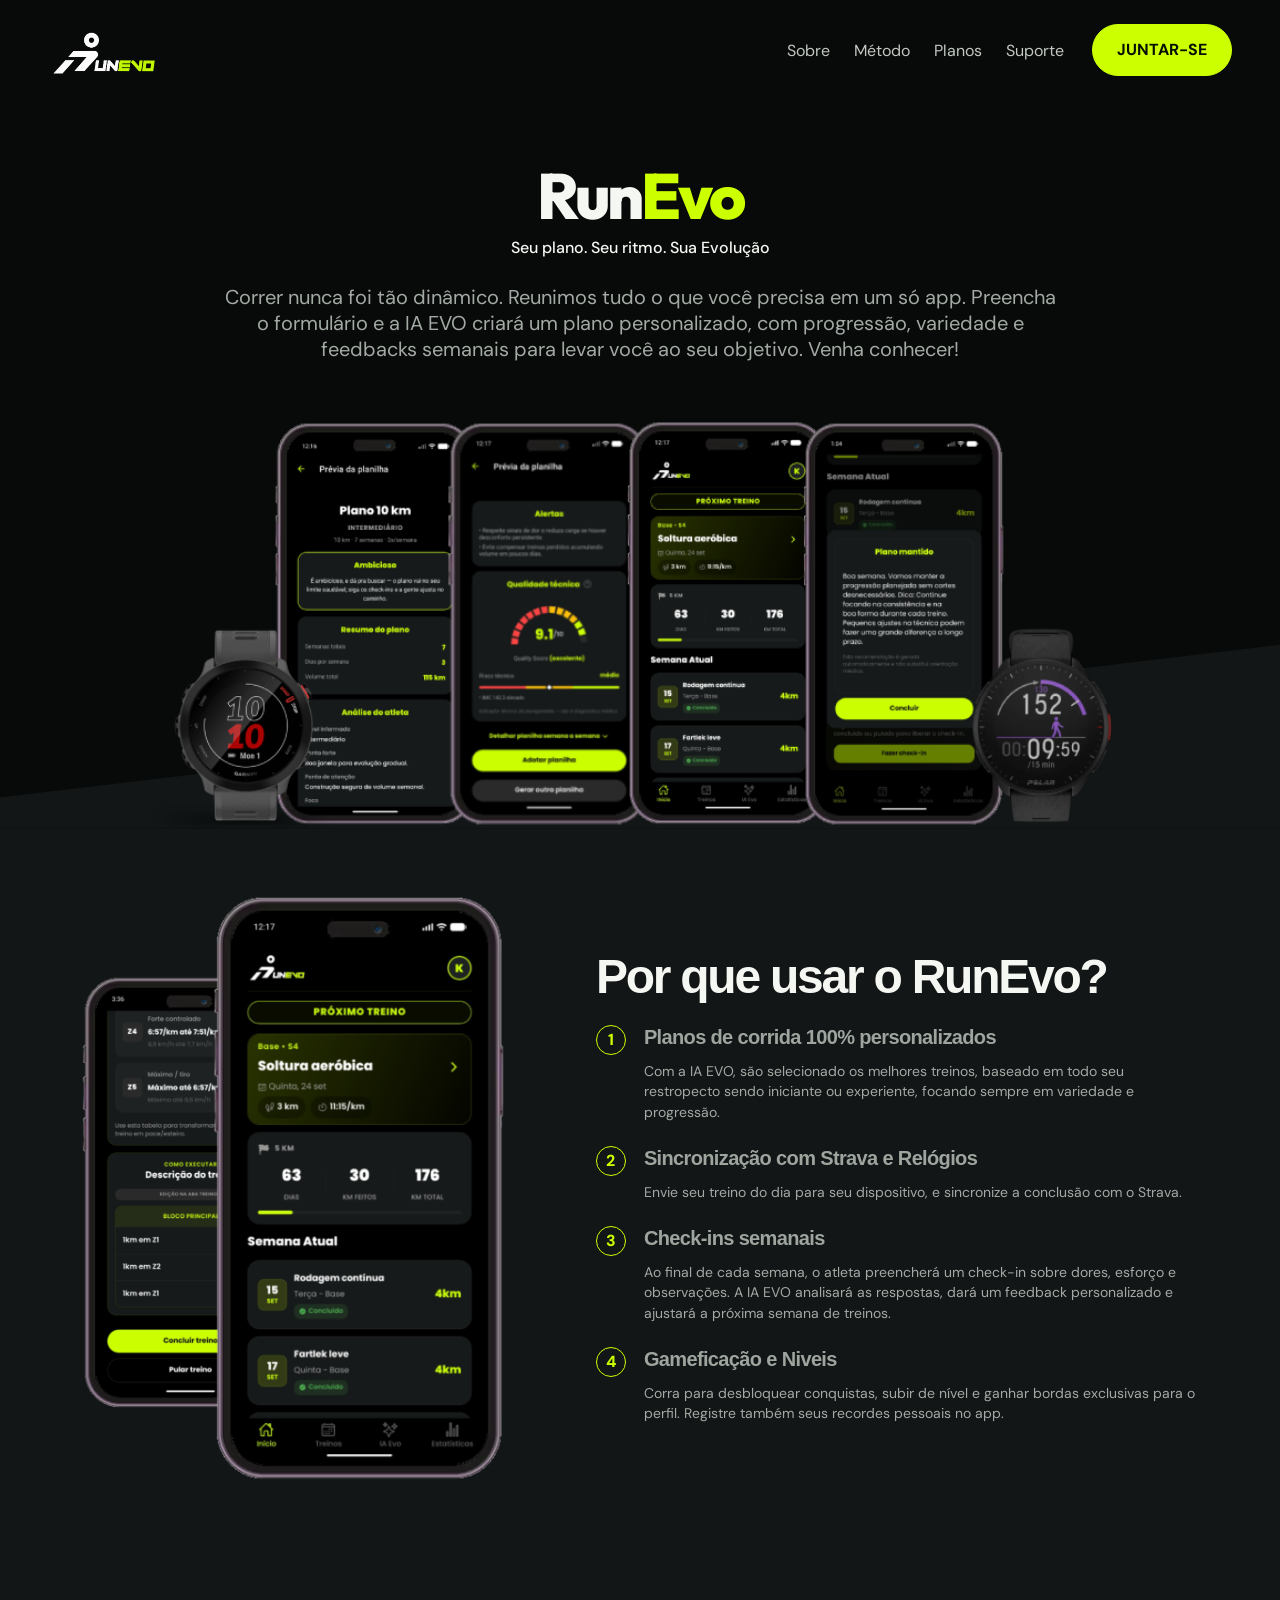
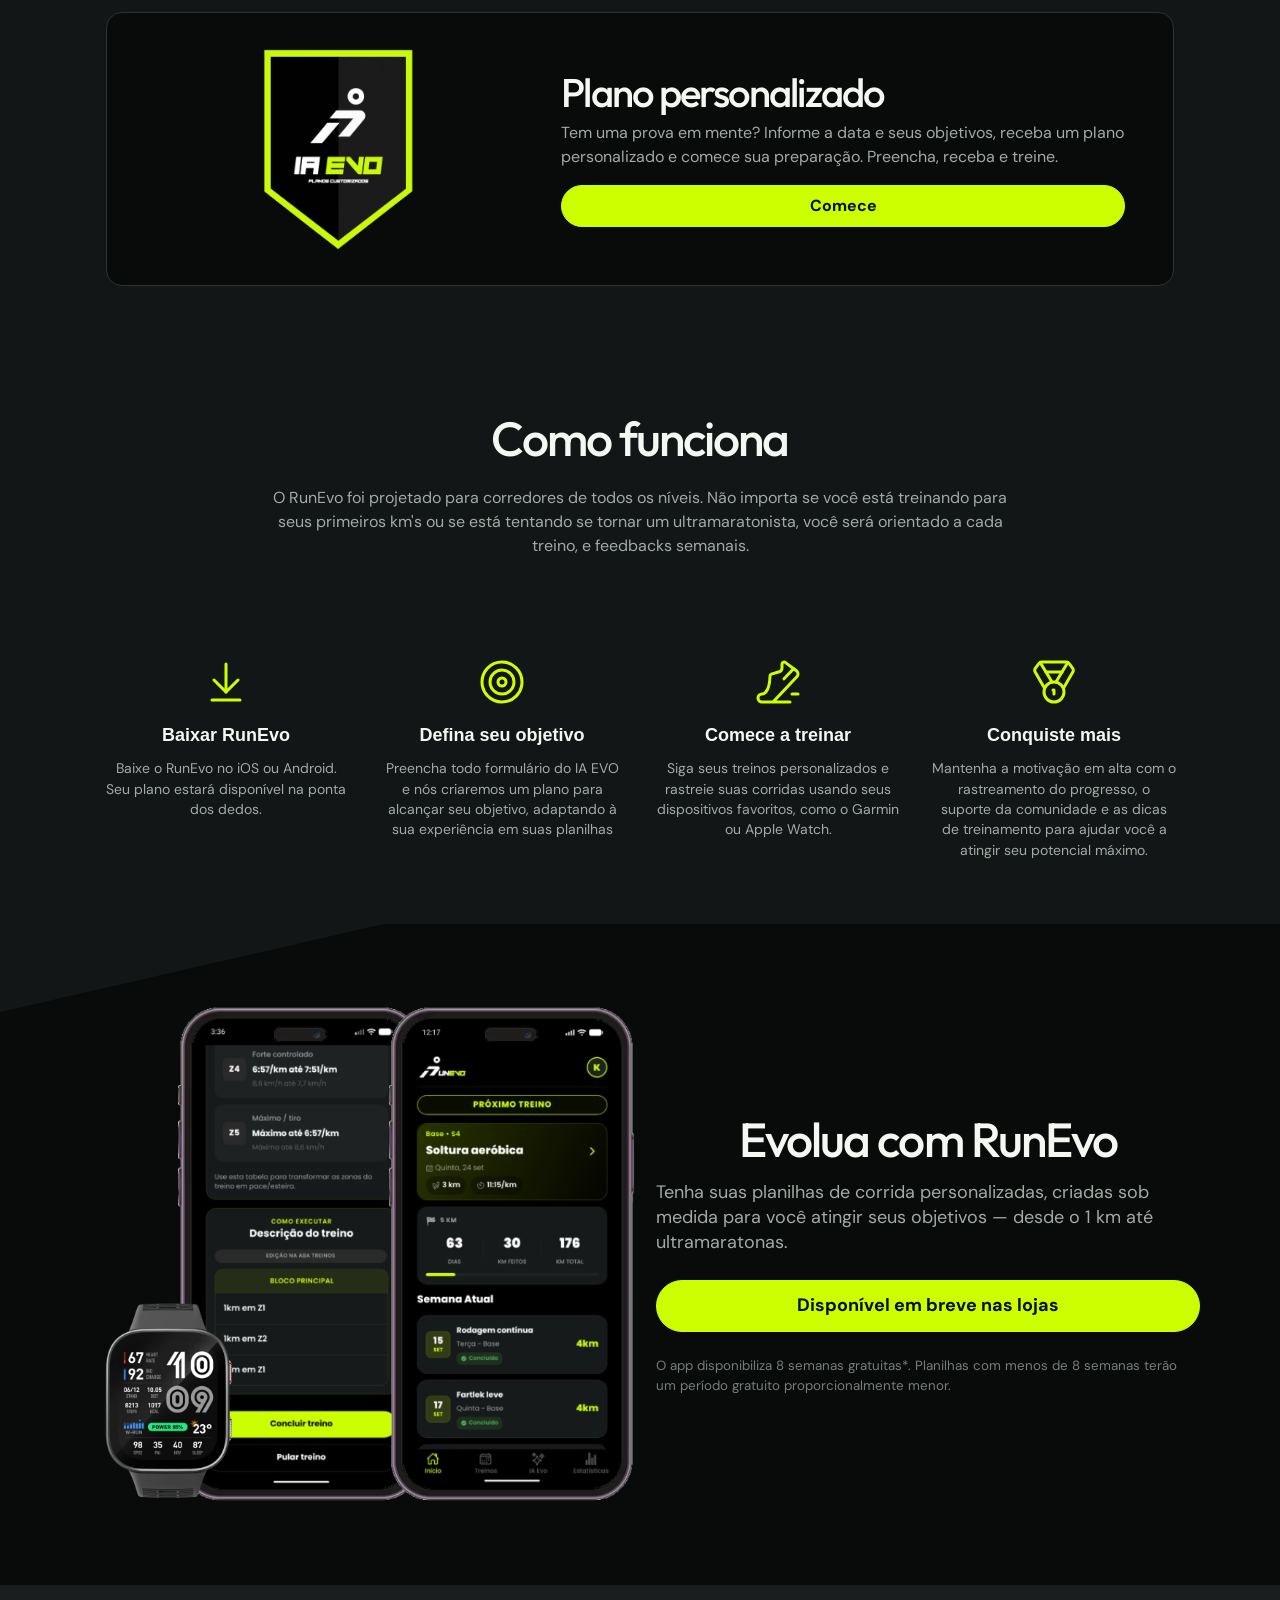
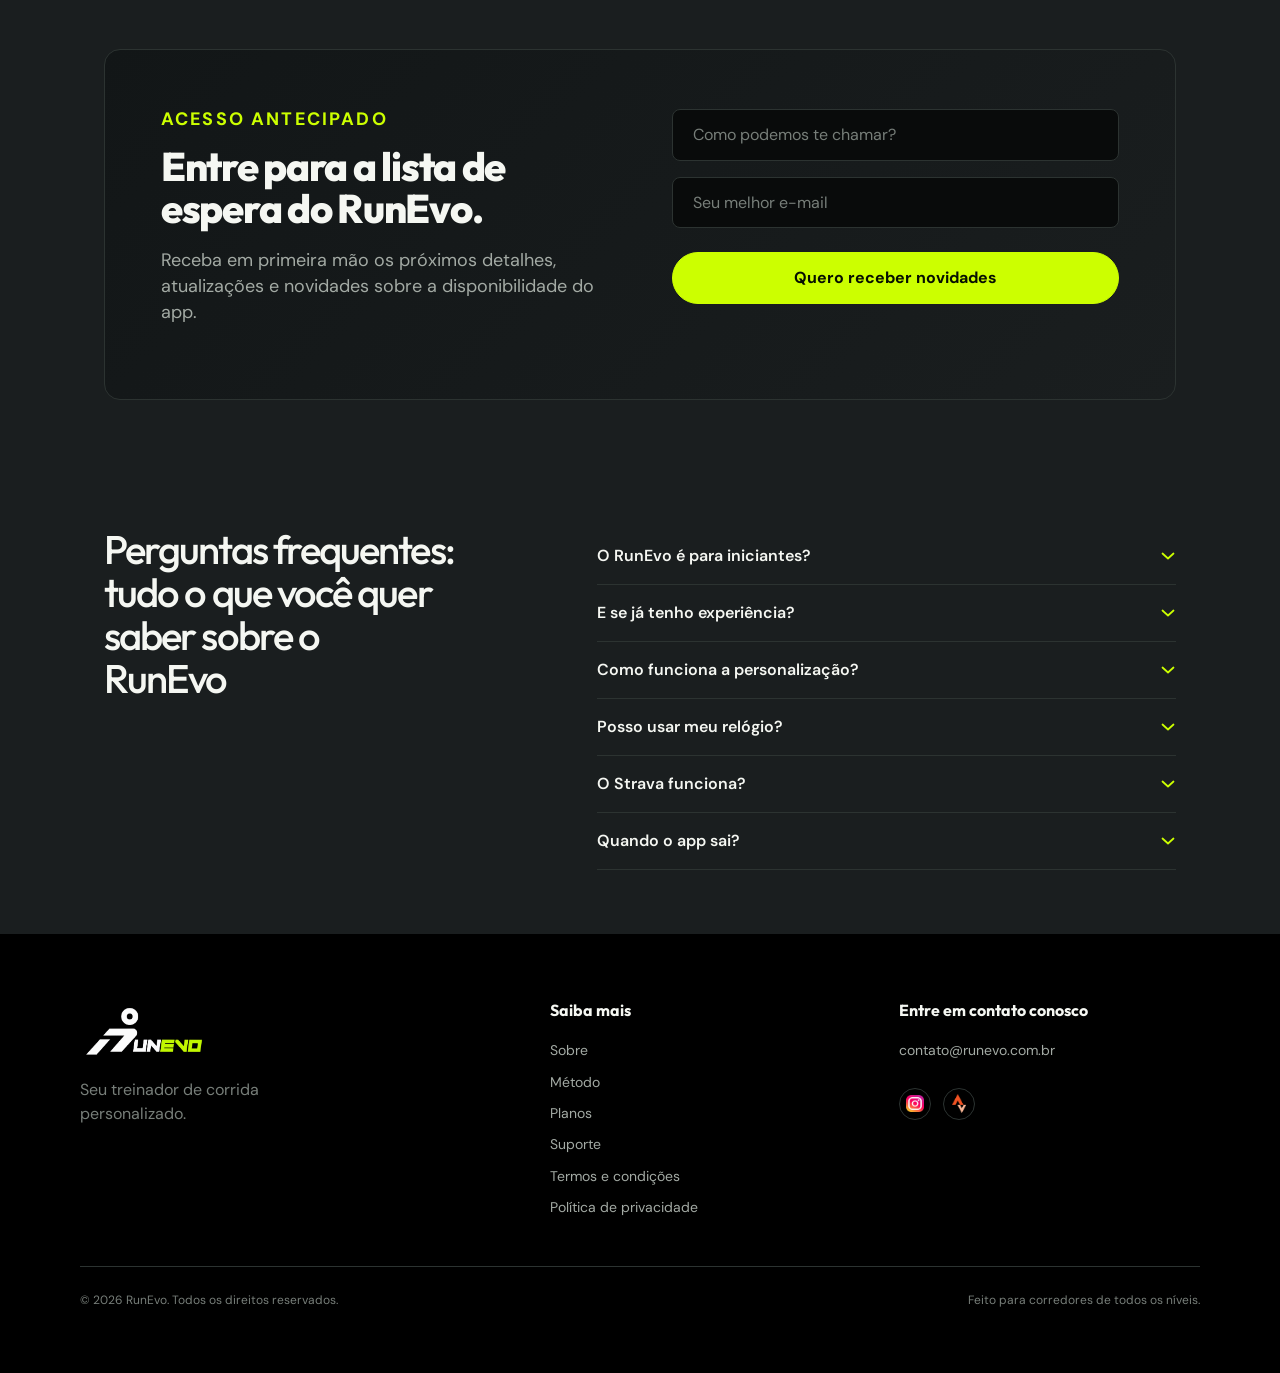
==== commit 042debb2: "Atualiza paginas legais e rodape" ====
--- a/index.html
+++ b/index.html
@@ -212,8 +212,15 @@
         <div class="padding-global padding-section">
           <div class="footer-grid">
             <div class="footer-brand"><img class="runevo-logo" src="assets/runevo-logo.png" alt="RunEvo" width="110" height="36" /><p>Seu treinador de corrida personalizado.</p></div>
-            <div class="footer-column"><h2>Saiba mais</h2><a href="#inicio">Sobre</a><a href="#recursos">Método</a><a href="#planos">Planos</a><a href="#suporte">Suporte</a><a href="#inicio">Termos e condições</a><a href="#inicio">Política de privacidade</a></div>
-            <div class="footer-column"><h2>Entre em contato conosco</h2><a href="mailto:contato@runevo.com.br">contato@runevo.com.br</a><div class="social-links"><a href="#inicio" aria-label="Instagram">◎</a><a href="#inicio" aria-label="Strava">S</a></div></div>
+            <div class="footer-column"><h2>Saiba mais</h2><a href="#inicio">Sobre</a><a href="#recursos">Método</a><a href="#planos">Planos</a><a href="#suporte">Suporte</a><a href="termos-e-condicoes.html">Termos e condições</a><a href="politica-de-privacidade.html">Política de privacidade</a></div>
+            <div class="footer-column">
+              <h2>Entre em contato conosco</h2>
+              <a href="mailto:contato@runevo.com.br">contato@runevo.com.br</a>
+              <div class="social-links" aria-label="Redes sociais">
+                <a href="https://www.instagram.com/" target="_blank" rel="noopener noreferrer" aria-label="Instagram"><img src="assets/instagram-icon.png" alt="" /></a>
+                <a href="https://www.strava.com/" target="_blank" rel="noopener noreferrer" aria-label="Strava"><img src="assets/strava-icon.png" alt="" /></a>
+              </div>
+            </div>
           </div>
           <div class="footer-bottom"><span>© 2026 RunEvo. Todos os direitos reservados.</span><span>Feito para corredores de todos os níveis.</span></div>
         </div>
--- a/styles.css
+++ b/styles.css
@@ -335,4 +335,177 @@
 .hero-header_component small{
   font-weight: 500;
   font-size: medium;
-}+}
+
+/* Ícones sociais do rodapé */
+.social-links a{
+  overflow:hidden;
+  transition:border-color .2s ease,transform .2s ease,background-color .2s ease;
+}
+.social-links a:hover{
+  border-color:var(--run-evo-neon);
+  background:rgba(204,255,0,.08);
+  transform:translateY(-2px);
+}
+.social-links img{
+  display:block;
+  width:1.1rem;
+  height:1.1rem;
+  object-fit:contain;
+}
+.social-links a[aria-label="Strava"] img{height:1.2rem}
+.footer-column a[aria-current="page"]{color:var(--run-evo-neon)}
+
+/* Páginas legais: composição inspirada na hierarquia da referência, com a identidade RunEvo. */
+.legal-page{
+  background:var(--white);
+  color:#252a27;
+}
+.legal-page main{overflow:hidden}
+.legal-hero{
+  position:relative;
+  isolation:isolate;
+  min-height:20.5rem;
+  overflow:hidden;
+  background:var(--black);
+  color:var(--white);
+}
+.legal-hero::after{
+  position:absolute;
+  right:-2%;
+  bottom:-1px;
+  left:-2%;
+  z-index:2;
+  height:3.75rem;
+  background:var(--white);
+  clip-path:polygon(0 78%,100% 0,100% 100%,0 100%);
+  content:"";
+}
+.legal-hero-pattern{
+  position:absolute;
+  inset:0 auto 0 0;
+  z-index:-1;
+  width:min(24rem,35vw);
+  opacity:.26;
+  background:
+    repeating-radial-gradient(ellipse at -4% 50%,transparent 0 25px,rgba(204,255,0,.32) 27px 29px,transparent 31px 48px);
+  transform:skewX(-8deg) scale(1.1);
+}
+.legal-hero-inner{
+  width:100%;
+  max-width:63rem;
+  margin-inline:auto;
+  padding-top:5.75rem;
+  padding-bottom:6.25rem;
+}
+.legal-eyebrow{
+  margin:0 0 1rem;
+  color:var(--white);
+  font-size:.78rem;
+  font-weight:700;
+  letter-spacing:.16em;
+}
+.legal-eyebrow span{color:var(--run-evo-neon)}
+.legal-hero h1{
+  max-width:58rem;
+  margin:0;
+  color:var(--white);
+  font-family:"Outfit",Arial,sans-serif;
+  font-size:clamp(3.35rem,7vw,6rem);
+  font-weight:800;
+  line-height:.98;
+  letter-spacing:-.055em;
+}
+.legal-document{
+  background:var(--white);
+  color:#252a27;
+}
+.legal-content{
+  width:100%;
+  max-width:50rem;
+  margin-inline:auto;
+  padding:4.5rem 2rem 6.5rem;
+  font-size:1rem;
+  line-height:1.67;
+}
+.legal-content p{margin:0 0 1.15rem}
+.legal-content .legal-date{
+  margin-bottom:1.5rem;
+  color:#555d58;
+  font-weight:600;
+}
+.legal-content a{
+  color:#587500;
+  font-weight:600;
+  text-decoration:underline;
+  text-decoration-color:rgba(88,117,0,.4);
+  text-underline-offset:.16em;
+}
+.legal-content a:hover{color:#344600;text-decoration-color:currentColor}
+.legal-content section{
+  scroll-margin-top:calc(var(--header-height) + 1.5rem);
+  margin-top:3.25rem;
+}
+.legal-content h2{
+  display:flex;
+  gap:.8rem;
+  align-items:flex-start;
+  margin:0 0 1rem;
+  color:#111411;
+  font-family:"Outfit",Arial,sans-serif;
+  font-size:1.65rem;
+  font-weight:800;
+  line-height:1.15;
+  letter-spacing:-.025em;
+}
+.legal-content h2 span{
+  color:#739900;
+  font-variant-numeric:tabular-nums;
+}
+.legal-content ul{
+  display:grid;
+  gap:.5rem;
+  margin:.5rem 0 1.25rem;
+  padding-left:1.45rem;
+}
+.legal-content li::marker{color:#739900}
+.legal-notice{
+  margin:2.25rem 0 3rem;
+  padding:1.35rem 1.5rem;
+  border-left:4px solid var(--run-evo-neon);
+  border-radius:0 .75rem .75rem 0;
+  background:#eef5d8;
+  color:#252a27;
+}
+.legal-notice strong{
+  display:block;
+  margin-bottom:.35rem;
+  color:#111411;
+  font-family:"Outfit",Arial,sans-serif;
+  font-size:1.05rem;
+}
+.legal-notice p{margin:0}
+.legal-contact{
+  display:flex;
+  flex-direction:column;
+  align-items:flex-start;
+  gap:.35rem;
+  margin-top:1.25rem;
+  padding:1.25rem 1.5rem;
+  border:1px solid #d9ded8;
+  border-radius:.75rem;
+  background:#f0f3ee;
+  font-style:normal;
+}
+.legal-contact strong{color:#111411}
+
+@media (max-width:767px){
+  .legal-hero{min-height:17rem}
+  .legal-hero-inner{padding-top:4rem;padding-bottom:5rem}
+  .legal-hero::after{height:2.5rem}
+  .legal-hero h1{font-size:clamp(2.85rem,13vw,4.25rem)}
+  .legal-content{padding:3rem 1.25rem 4.5rem;font-size:.975rem}
+  .legal-content section{margin-top:2.6rem}
+  .legal-content h2{font-size:1.4rem}
+  .legal-notice{padding:1.15rem 1.2rem}
+}
